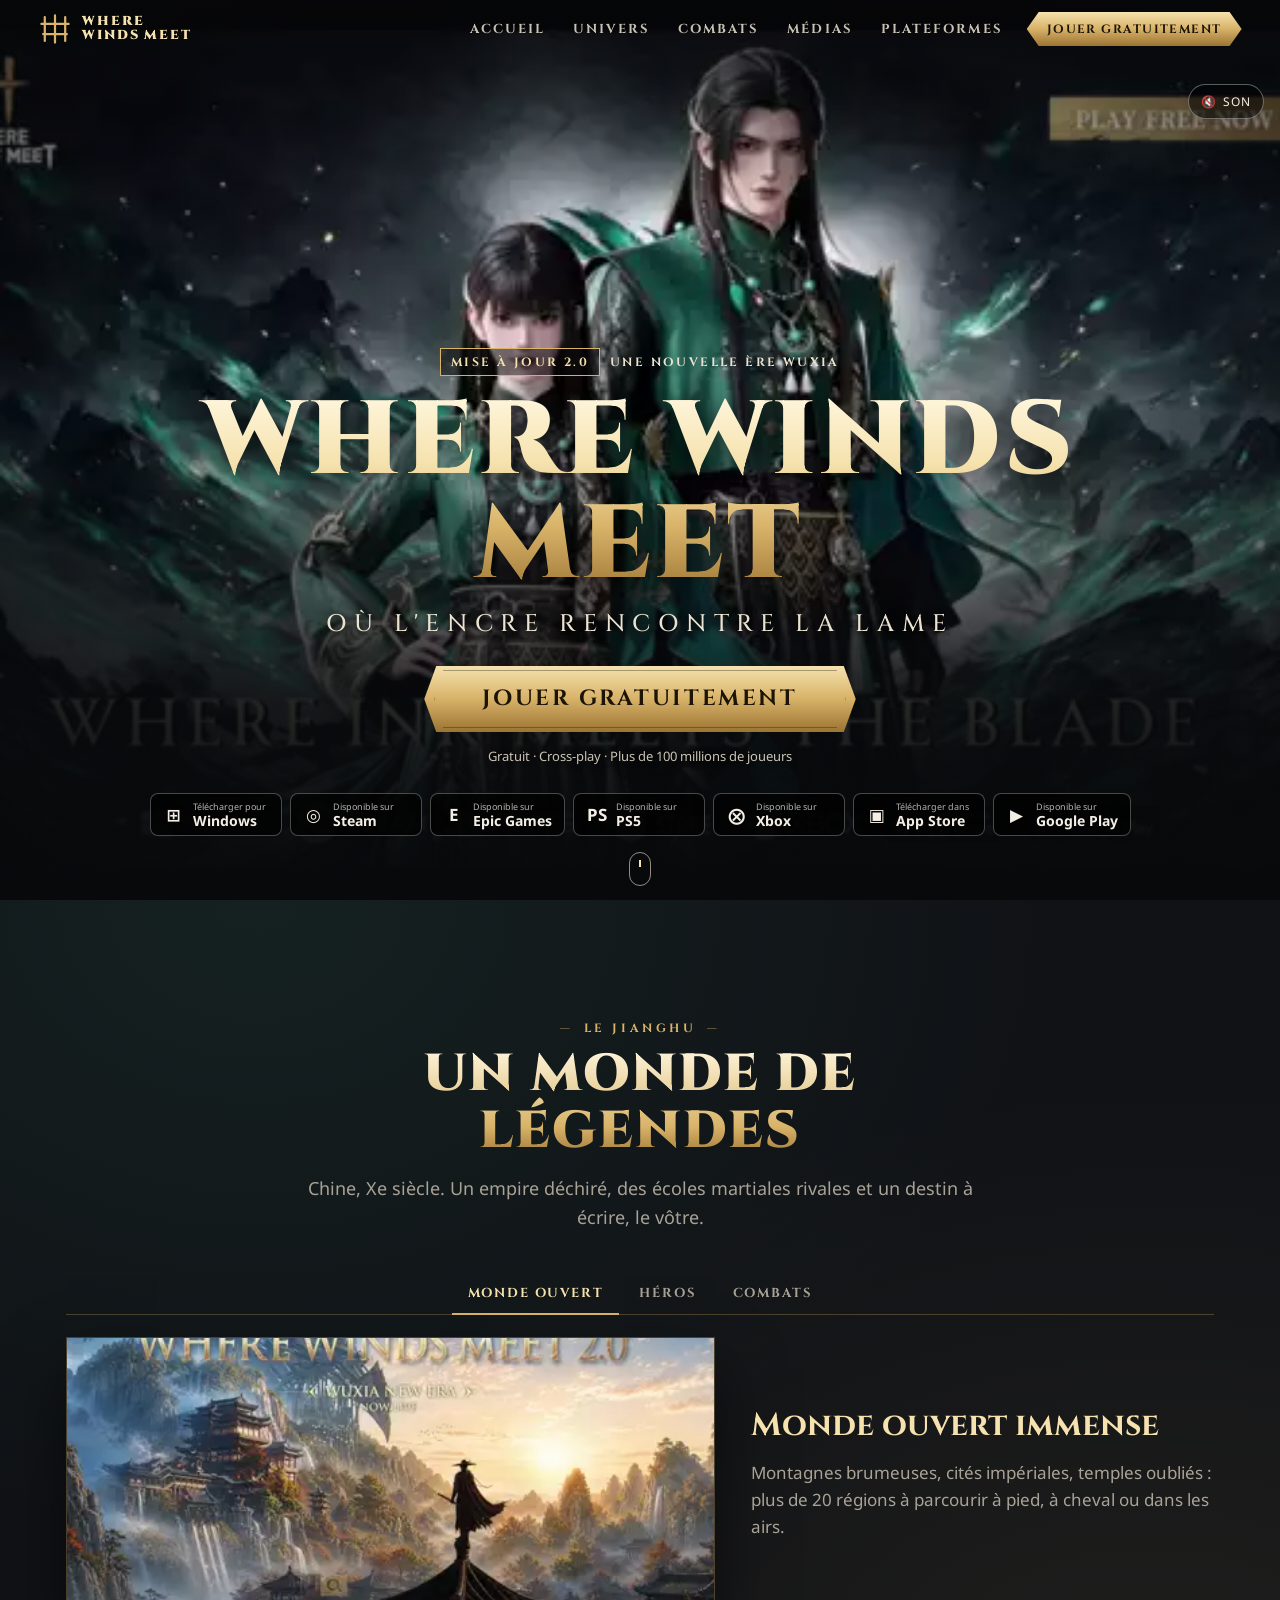
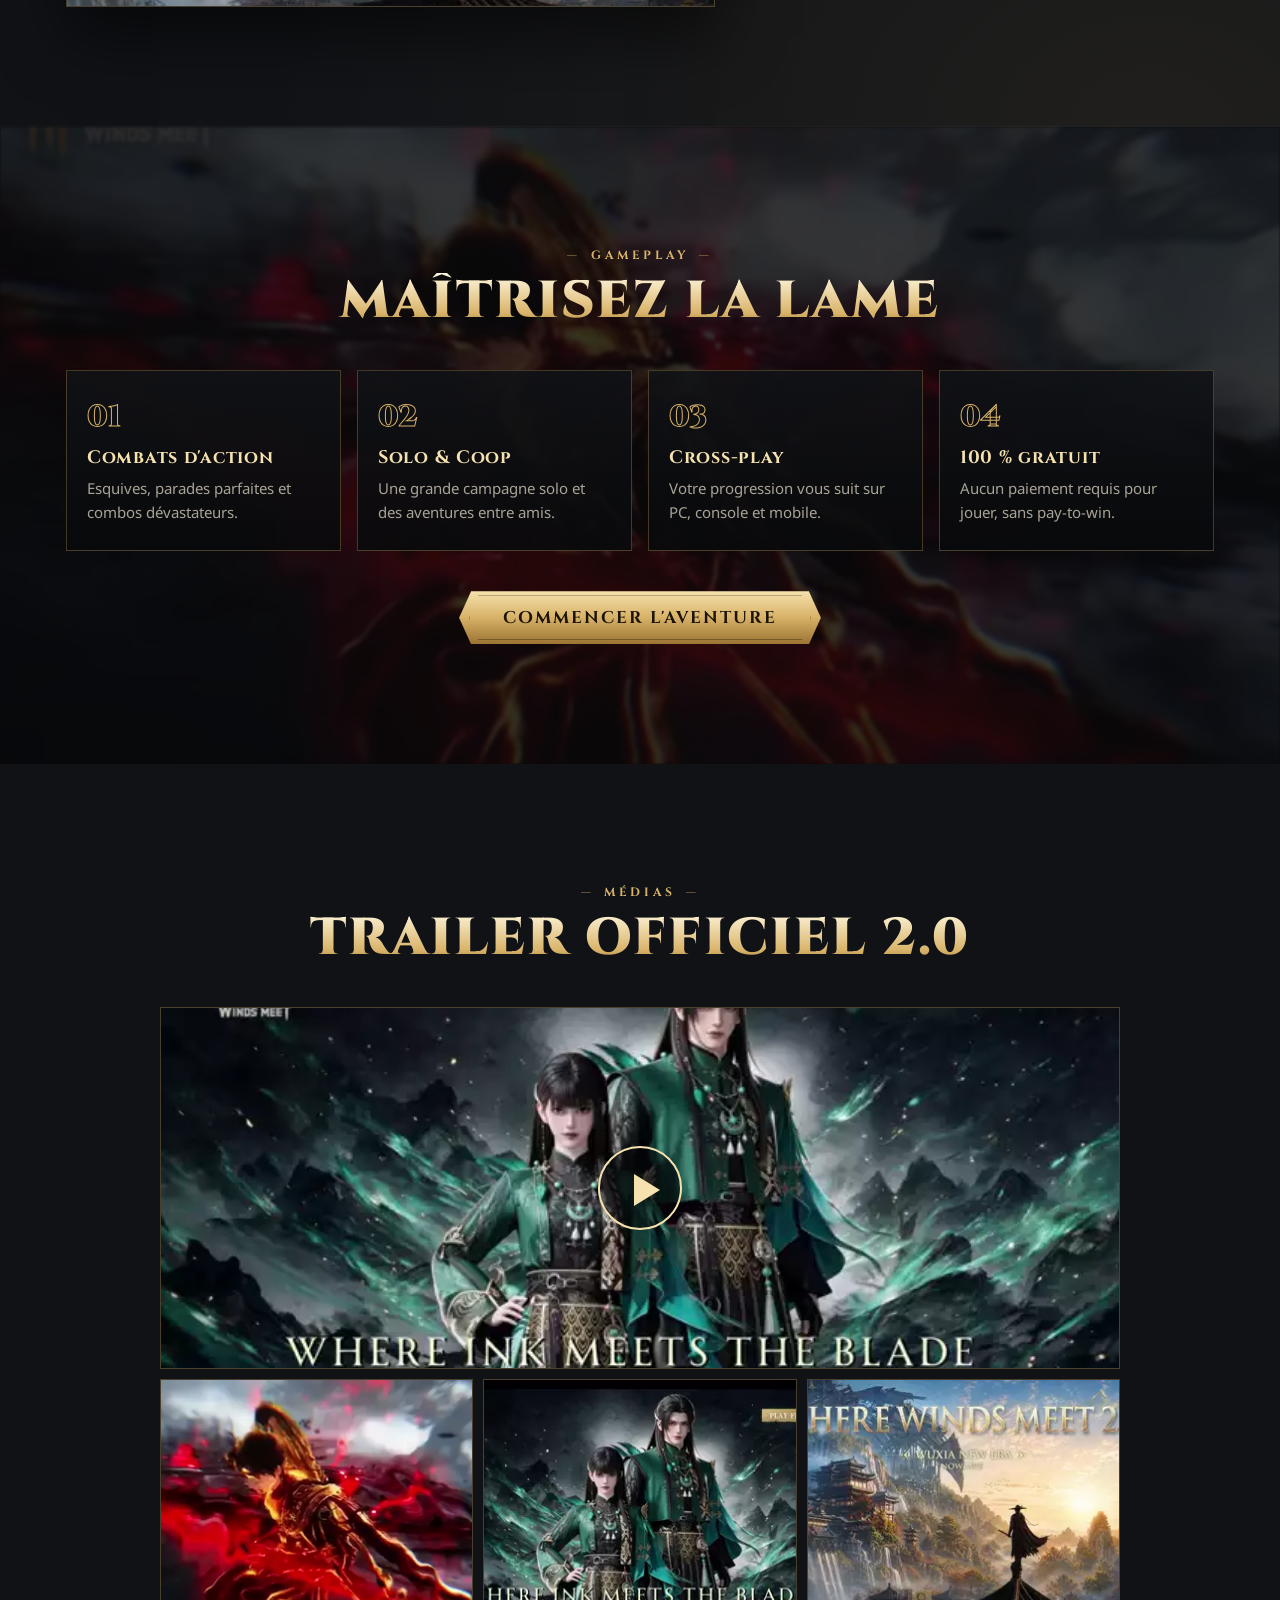
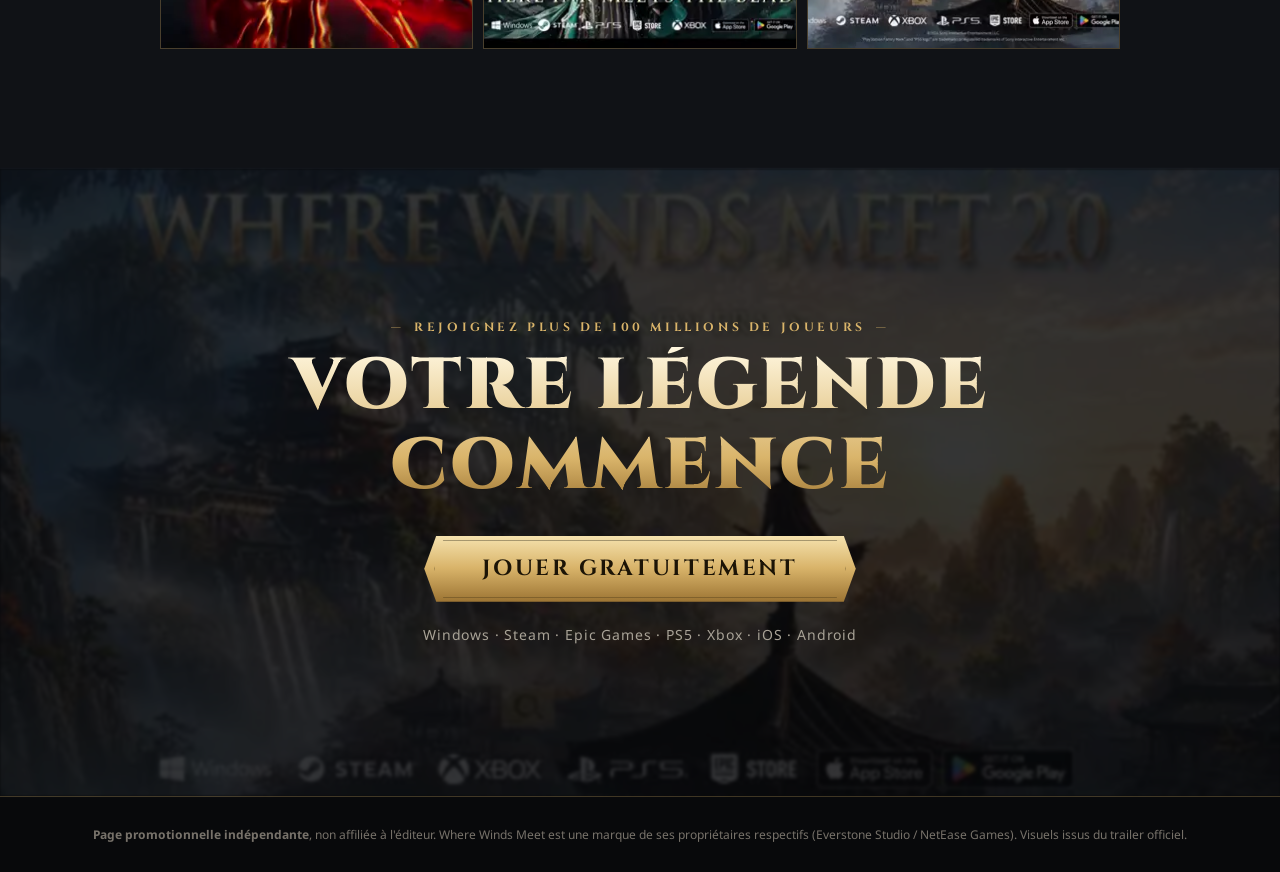
==== where-winds-meet-v3/index.html @ 40e5b58e "Add Where Winds Meet v3 prelander in official-site style Full-screen video hero, fixed transparent n" ====
<!doctype html>
<html lang="fr">
<head>
<meta charset="utf-8">
<meta name="viewport" content="width=device-width, initial-scale=1, viewport-fit=cover">
<title>Where Winds Meet 2.0 – RPG d'action Wuxia gratuit | PC, Console, Mobile</title>
<meta name="description" content="Where Winds Meet 2.0 : RPG d'action Wuxia en monde ouvert, gratuit sur Windows, Steam, Epic, PS5, Xbox, iOS et Android. Découvrez l'univers, les combats et le trailer.">
<meta name="robots" content="index, follow">
<meta name="theme-color" content="#08090b">
<meta property="og:type" content="website">
<meta property="og:title" content="Where Winds Meet 2.0 – Où l'encre rencontre la lame">
<meta property="og:description" content="RPG d'action Wuxia en monde ouvert. Gratuit sur PC, console et mobile.">
<meta property="og:image" content="assets/poster.webp">
<meta name="twitter:card" content="summary_large_image">
<link rel="preconnect" href="https://fonts.googleapis.com">
<link rel="preconnect" href="https://fonts.gstatic.com" crossorigin>
<link href="https://fonts.googleapis.com/css2?family=Cinzel:wght@500;700;900&family=Noto+Sans:wght@400;600;700&display=swap" rel="stylesheet">
<link rel="preload" as="image" href="assets/poster.webp" fetchpriority="high">
<link rel="stylesheet" href="style.css">
<script type="application/ld+json">
{"@context":"https://schema.org","@type":"VideoGame","name":"Where Winds Meet","genre":["Action RPG","Wuxia","Open World"],"gamePlatform":["PC","PlayStation 5","Xbox Series X|S","iOS","Android"],"offers":{"@type":"Offer","price":"0","priceCurrency":"EUR"}}
</script>
</head>
<body>

<!-- ============ NAVIGATION ============ -->
<header class="nav" id="nav">
  <a class="logo" href="#top" aria-label="Where Winds Meet – accueil">
    <svg viewBox="0 0 40 40" aria-hidden="true"><path d="M8 6v28M20 4v32M32 6v28M4 14h32M6 26h28" stroke="currentColor" stroke-width="2.6" fill="none" stroke-linecap="round"/></svg>
    <span>WHERE<br>WINDS MEET</span>
  </a>
  <nav class="menu" id="menu" aria-label="Navigation principale">
    <a href="#top">Accueil</a>
    <a href="#univers">Univers</a>
    <a href="#combat">Combats</a>
    <a href="#medias">Médias</a>
    <a href="#jouer">Plateformes</a>
  </nav>
  <a class="btn btn-sm cta" href="https://ad.propellerads.com/conversion.php?aid=3923722&amp;pid=&amp;tid=159517&amp;visitor_id=${external_id}&amp;payout=${PAYOUT}" data-pos="nav" rel="nofollow noopener">Jouer gratuitement</a>
  <button class="burger" id="burger" type="button" aria-label="Menu" aria-expanded="false" aria-controls="menu"><i></i><i></i><i></i></button>
</header>

<!-- ============ HERO ============ -->
<section class="hero" id="top">
  <video id="bg" class="hero-bg" autoplay muted loop playsinline preload="auto" poster="assets/poster.webp">
    <source src="assets/trailer.mp4" type="video/mp4">
  </video>
  <div class="hero-shade" aria-hidden="true"></div>

  <div class="hero-inner">
    <p class="tag"><span>Mise à jour 2.0</span> Une nouvelle ère Wuxia</p>
    <h1 class="title">
      <span class="title-main">Where Winds Meet</span>
      <span class="title-sub">Où l'encre rencontre la lame</span>
    </h1>
    <a class="btn btn-xl cta" href="https://ad.propellerads.com/conversion.php?aid=3923722&amp;pid=&amp;tid=159517&amp;visitor_id=${external_id}&amp;payout=${PAYOUT}" data-pos="hero" rel="nofollow noopener" id="hero-cta">
      <span class="btn-deco" aria-hidden="true"></span>Jouer gratuitement
    </a>
    <p class="hero-note">Gratuit · Cross-play · Plus de 100 millions de joueurs</p>

    <ul class="stores" aria-label="Disponible sur">
      <li><a class="store cta" href="#" data-pos="store-windows" rel="nofollow noopener"><b>⊞</b><span><small>Télécharger pour</small>Windows</span></a></li>
      <li><a class="store cta" href="#" data-pos="store-steam" rel="nofollow noopener"><b>◎</b><span><small>Disponible sur</small>Steam</span></a></li>
      <li><a class="store cta" href="#" data-pos="store-epic" rel="nofollow noopener"><b>E</b><span><small>Disponible sur</small>Epic Games</span></a></li>
      <li><a class="store cta" href="#" data-pos="store-ps5" rel="nofollow noopener"><b>PS</b><span><small>Disponible sur</small>PS5</span></a></li>
      <li><a class="store cta" href="#" data-pos="store-xbox" rel="nofollow noopener"><b>⨂</b><span><small>Disponible sur</small>Xbox</span></a></li>
      <li><a class="store cta" href="#" data-pos="store-ios" rel="nofollow noopener"><b>▣</b><span><small>Télécharger dans</small>App Store</span></a></li>
      <li><a class="store cta" href="#" data-pos="store-android" rel="nofollow noopener"><b>▶</b><span><small>Disponible sur</small>Google Play</span></a></li>
    </ul>
  </div>

  <button class="sound" id="sound" type="button" aria-label="Activer le son"><span id="sound-ico">🔇</span> Son</button>
  <a class="scroll" href="#univers" aria-label="Défiler vers le bas"><i></i></a>
</section>

<main>
  <!-- ============ UNIVERS (carrousel) ============ -->
  <section class="sec univers" id="univers">
    <div class="wrap">
      <header class="sec-head reveal">
        <p class="eyebrow">Le Jianghu</p>
        <h2 class="h2">Un monde de légendes</h2>
        <p class="lead">Chine, Xe siècle. Un empire déchiré, des écoles martiales rivales et un destin à écrire, le vôtre.</p>
      </header>

      <div class="slider reveal" id="slider">
        <div class="tabs" role="tablist">
          <button class="tab on" role="tab" aria-selected="true" data-i="0" type="button">Monde ouvert</button>
          <button class="tab" role="tab" aria-selected="false" data-i="1" type="button">Héros</button>
          <button class="tab" role="tab" aria-selected="false" data-i="2" type="button">Combats</button>
        </div>
        <div class="slides">
          <article class="slide on">
            <img src="assets/monde.webp" alt="Paysage du monde ouvert de Where Winds Meet" width="480" height="270" loading="lazy" decoding="async">
            <div class="slide-txt"><h3>Monde ouvert immense</h3><p>Montagnes brumeuses, cités impériales, temples oubliés : plus de 20 régions à parcourir à pied, à cheval ou dans les airs.</p></div>
          </article>
          <article class="slide">
            <img src="assets/heros.webp" alt="Héros en tenue de jade de Where Winds Meet" width="480" height="270" loading="lazy" decoding="async">
            <div class="slide-txt"><h3>Votre héros, votre voie</h3><p>Créez votre personnage, choisissez votre école martiale et forgez votre réputation dans le Jianghu.</p></div>
          </article>
          <article class="slide">
            <img src="assets/combat.webp" alt="Combat cinématique dans Where Winds Meet" width="480" height="270" loading="lazy" decoding="async">
            <div class="slide-txt"><h3>Arts martiaux cinématiques</h3><p>Parades, contres et techniques légendaires : chaque duel se joue comme une scène de film Wuxia.</p></div>
          </article>
        </div>
      </div>
    </div>
  </section>

  <!-- ============ COMBAT (points forts) ============ -->
  <section class="sec combat" id="combat" style="--bg:url(assets/combat.webp)">
    <div class="wrap">
      <header class="sec-head reveal">
        <p class="eyebrow">Gameplay</p>
        <h2 class="h2">Maîtrisez la lame</h2>
      </header>
      <div class="feats">
        <div class="feat reveal"><span class="num">01</span><h3>Combats d'action</h3><p>Esquives, parades parfaites et combos dévastateurs.</p></div>
        <div class="feat reveal"><span class="num">02</span><h3>Solo &amp; Coop</h3><p>Une grande campagne solo et des aventures entre amis.</p></div>
        <div class="feat reveal"><span class="num">03</span><h3>Cross-play</h3><p>Votre progression vous suit sur PC, console et mobile.</p></div>
        <div class="feat reveal"><span class="num">04</span><h3>100&nbsp;% gratuit</h3><p>Aucun paiement requis pour jouer, sans pay-to-win.</p></div>
      </div>
      <div class="center reveal">
        <a class="btn btn-lg cta" href="https://ad.propellerads.com/conversion.php?aid=3923722&amp;pid=&amp;tid=159517&amp;visitor_id=${external_id}&amp;payout=${PAYOUT}" data-pos="combat" rel="nofollow noopener"><span class="btn-deco" aria-hidden="true"></span>Commencer l'aventure</a>
      </div>
    </div>
  </section>

  <!-- ============ MÉDIAS ============ -->
  <section class="sec medias" id="medias">
    <div class="wrap">
      <header class="sec-head reveal">
        <p class="eyebrow">Médias</p>
        <h2 class="h2">Trailer officiel 2.0</h2>
      </header>
      <button class="media reveal" type="button" id="open-trailer" aria-label="Lire le trailer avec le son">
        <img src="assets/poster.webp" alt="Where Ink Meets the Blade – trailer Where Winds Meet 2.0" width="640" height="360" loading="lazy" decoding="async">
        <span class="play" aria-hidden="true"></span>
      </button>
      <div class="thumbs reveal">
        <img src="assets/combat.webp" alt="Capture de combat" width="480" height="270" loading="lazy" decoding="async">
        <img src="assets/heros.webp" alt="Capture des héros" width="480" height="270" loading="lazy" decoding="async">
        <img src="assets/monde.webp" alt="Capture du monde ouvert" width="480" height="270" loading="lazy" decoding="async">
      </div>
    </div>
  </section>

  <!-- ============ JOUER ============ -->
  <section class="sec jouer" id="jouer" style="--bg:url(assets/monde.webp)">
    <div class="wrap center reveal">
      <p class="eyebrow">Rejoignez plus de 100 millions de joueurs</p>
      <h2 class="h2 big">Votre légende commence</h2>
      <a class="btn btn-xl cta" href="https://ad.propellerads.com/conversion.php?aid=3923722&amp;pid=&amp;tid=159517&amp;visitor_id=${external_id}&amp;payout=${PAYOUT}" data-pos="final" rel="nofollow noopener"><span class="btn-deco" aria-hidden="true"></span>Jouer gratuitement</a>
      <p class="plats">Windows · Steam · Epic Games · PS5 · Xbox · iOS · Android</p>
    </div>
  </section>
</main>

<footer class="foot">
  <p><b>Page promotionnelle indépendante</b>, non affiliée à l'éditeur. Where Winds Meet est une marque de ses propriétaires respectifs (Everstone Studio / NetEase Games). Visuels issus du trailer officiel.</p>
</footer>

<!-- CTA sticky mobile -->
<div class="sticky" id="sticky">
  <a class="btn cta" href="https://ad.propellerads.com/conversion.php?aid=3923722&amp;pid=&amp;tid=159517&amp;visitor_id=${external_id}&amp;payout=${PAYOUT}" data-pos="sticky" rel="nofollow noopener">Jouer gratuitement</a>
</div>

<!-- Modal trailer -->
<div class="modal" id="modal" role="dialog" aria-modal="true" aria-label="Trailer" hidden>
  <button class="x" id="close" type="button" aria-label="Fermer">×</button>
  <video id="trailer" controls playsinline preload="none" poster="assets/poster.webp">
    <source src="assets/trailer.mp4" type="video/mp4">
  </video>
  <a class="btn cta" href="https://ad.propellerads.com/conversion.php?aid=3923722&amp;pid=&amp;tid=159517&amp;visitor_id=${external_id}&amp;payout=${PAYOUT}" data-pos="modal" rel="nofollow noopener">Jouer gratuitement</a>
</div>

<script src="main.js" defer></script>
</body>
</html>
---- where-winds-meet-v3/style.css ----
:root{
  --ink:#08090b;--ink-2:#101216;--paper:#ece4d3;--text:#f3efe6;--muted:#a9a397;
  --gold:#d9b46a;--gold-hi:#f5e2ae;--gold-lo:#9c7433;--jade:#4fd1a5;--line:rgba(217,180,106,.28);
  --serif:"Cinzel",Georgia,"Times New Roman",serif;--sans:"Noto Sans",system-ui,-apple-system,"Segoe UI",Roboto,Arial,sans-serif;
}
*{box-sizing:border-box;margin:0;padding:0}
html{scroll-behavior:smooth;-webkit-text-size-adjust:100%}
body{background:var(--ink);color:var(--text);font:16px/1.6 var(--sans);overflow-x:hidden}
a{color:inherit;text-decoration:none}
img,video{display:block;max-width:100%}
button{font:inherit;color:inherit}
.wrap{max-width:1180px;margin:0 auto;padding:0 16px}
.center{text-align:center}

/* ---------- Boutons (style « plaque dorée ») ---------- */
.btn{position:relative;display:inline-flex;align-items:center;justify-content:center;gap:10px;
  font:700 16px/1 var(--serif);letter-spacing:.12em;text-transform:uppercase;color:#1c1406;
  padding:16px 34px;border:0;cursor:pointer;
  background:linear-gradient(180deg,var(--gold-hi) 0%,var(--gold) 48%,var(--gold-lo) 100%);
  clip-path:polygon(12px 0,calc(100% - 12px) 0,100% 50%,calc(100% - 12px) 100%,12px 100%,0 50%);
  transition:filter .2s,transform .15s}
.btn:hover{filter:brightness(1.12)}
.btn:active{transform:scale(.98)}
.btn-sm{padding:11px 20px;font-size:12px}
.btn-lg{padding:18px 44px;font-size:17px}
.btn-xl{padding:22px 58px;font-size:clamp(17px,4.4vw,22px);animation:glow 2.4s ease-in-out infinite}
@keyframes glow{0%,100%{filter:drop-shadow(0 0 0 rgba(245,226,174,0))}50%{filter:drop-shadow(0 0 18px rgba(245,226,174,.7))}}
.btn-deco{position:absolute;inset:4px 10px;border:1px solid rgba(28,20,6,.35);
  clip-path:polygon(9px 0,calc(100% - 9px) 0,100% 50%,calc(100% - 9px) 100%,9px 100%,0 50%);pointer-events:none}

/* ---------- Navigation ---------- */
.nav{position:fixed;inset:0 0 auto;z-index:40;display:flex;align-items:center;gap:24px;
  padding:12px clamp(16px,3vw,40px);transition:background .3s,backdrop-filter .3s}
.nav.solid{background:rgba(8,9,11,.9);backdrop-filter:blur(10px);border-bottom:1px solid var(--line)}
.logo{display:flex;align-items:center;gap:10px;font:900 13px/1.05 var(--serif);letter-spacing:.14em;color:var(--gold-hi)}
.logo svg{width:34px;height:34px;color:var(--gold)}
.menu{display:flex;gap:28px;margin-left:auto}
.menu a{font:700 13px var(--serif);letter-spacing:.16em;text-transform:uppercase;color:var(--paper);opacity:.85;position:relative;padding:6px 0}
.menu a::after{content:"";position:absolute;left:50%;right:50%;bottom:0;height:1px;background:var(--gold);transition:left .25s,right .25s}
.menu a:hover{opacity:1;color:var(--gold-hi)}
.menu a:hover::after{left:0;right:0}
.burger{display:none;background:none;border:0;width:40px;height:40px;cursor:pointer;flex-direction:column;justify-content:center;gap:6px;padding:8px}
.burger i{display:block;height:2px;background:var(--gold-hi)}

/* ---------- Hero ---------- */
.hero{position:relative;min-height:100svh;display:flex;align-items:flex-end;justify-content:center;overflow:hidden;
  background:#000 url(assets/poster.webp) center/cover}
.hero-bg{position:absolute;inset:0;width:100%;height:100%;object-fit:cover}
.hero-shade{position:absolute;inset:0;background:
  radial-gradient(ellipse at 50% 45%,transparent 30%,rgba(8,9,11,.55) 100%),
  linear-gradient(180deg,rgba(8,9,11,.55) 0%,transparent 22%,transparent 45%,rgba(8,9,11,.85) 78%,var(--ink) 100%)}
.hero-inner{position:relative;z-index:2;width:100%;max-width:1100px;padding:0 16px 64px;text-align:center}
.tag{display:inline-flex;align-items:center;gap:10px;font:700 12px var(--serif);letter-spacing:.2em;text-transform:uppercase;color:var(--paper);margin-bottom:14px}
.tag span{padding:5px 10px;border:1px solid var(--gold);color:var(--gold-hi);background:rgba(8,9,11,.5)}
.title{display:flex;flex-direction:column;align-items:center;margin-bottom:26px}
.title-main{font:900 clamp(38px,9.5vw,104px)/1 var(--serif);letter-spacing:.04em;text-transform:uppercase;
  background:linear-gradient(180deg,#fff7df 0%,var(--gold-hi) 35%,var(--gold) 65%,var(--gold-lo) 100%);
  -webkit-background-clip:text;background-clip:text;color:transparent;filter:drop-shadow(0 4px 18px rgba(0,0,0,.75))}
.title-sub{margin-top:10px;font:500 clamp(14px,3.4vw,24px) var(--serif);letter-spacing:.32em;text-transform:uppercase;color:var(--paper);text-shadow:0 2px 10px #000}
.hero-note{margin-top:14px;font-size:13px;color:var(--paper);opacity:.85;text-shadow:0 1px 6px #000}

.stores{list-style:none;display:flex;flex-wrap:wrap;justify-content:center;gap:8px;margin-top:26px}
.store{display:flex;align-items:center;gap:8px;min-width:132px;padding:7px 12px;border-radius:8px;
  background:rgba(0,0,0,.72);border:1px solid rgba(255,255,255,.28);transition:border-color .2s,background .2s}
.store:hover{border-color:var(--gold);background:rgba(20,16,8,.85)}
.store b{width:22px;text-align:center;font-size:17px}
.store span{display:flex;flex-direction:column;text-align:left;font:700 14px/1.1 var(--sans)}
.store small{font:400 9px/1.3 var(--sans);opacity:.75}

.sound{position:absolute;z-index:3;right:16px;top:84px;display:flex;align-items:center;gap:6px;padding:7px 12px;border-radius:999px;
  border:1px solid rgba(255,255,255,.35);background:rgba(0,0,0,.5);cursor:pointer;font-size:12px;letter-spacing:.08em;text-transform:uppercase}
.scroll{position:absolute;z-index:3;left:50%;bottom:14px;width:22px;height:34px;margin-left:-11px;border:1px solid rgba(236,228,211,.6);border-radius:12px}
.scroll i{position:absolute;left:50%;top:7px;width:2px;height:7px;margin-left:-1px;background:var(--gold-hi);animation:wheel 1.8s infinite}
@keyframes wheel{0%{opacity:0;transform:translateY(0)}30%{opacity:1}100%{opacity:0;transform:translateY(11px)}}

/* ---------- Sections ---------- */
.sec{position:relative;padding:clamp(64px,10vw,120px) 0}
.sec-head{text-align:center;max-width:720px;margin:0 auto 40px}
.eyebrow{font:700 12px var(--serif);letter-spacing:.3em;text-transform:uppercase;color:var(--gold)}
.eyebrow::before,.eyebrow::after{content:"—";margin:0 10px;opacity:.6}
.h2{font:900 clamp(28px,5.5vw,52px)/1.1 var(--serif);letter-spacing:.04em;text-transform:uppercase;margin-top:10px;
  background:linear-gradient(180deg,#fff7df,var(--gold) 70%,var(--gold-lo));-webkit-background-clip:text;background-clip:text;color:transparent}
.h2.big{font-size:clamp(32px,7vw,72px);margin:12px 0 30px}
.lead{margin-top:14px;color:var(--muted);font-size:clamp(15px,2vw,18px)}

/* Univers : fond « papier encré » */
.univers{background:
  radial-gradient(ellipse at 20% 0%,rgba(79,209,165,.08),transparent 55%),
  radial-gradient(ellipse at 90% 100%,rgba(217,180,106,.08),transparent 55%),var(--ink-2)}
.tabs{display:flex;justify-content:center;gap:4px;margin-bottom:22px;border-bottom:1px solid var(--line)}
.tab{background:none;border:0;cursor:pointer;padding:12px 16px;font:700 13px var(--serif);letter-spacing:.14em;text-transform:uppercase;color:var(--muted);position:relative}
.tab.on{color:var(--gold-hi)}
.tab.on::after{content:"";position:absolute;left:0;right:0;bottom:-1px;height:2px;background:var(--gold)}
.slides{position:relative}
.slide{display:none;grid-template-columns:1.4fr 1fr;gap:36px;align-items:center}
.slide.on{display:grid;animation:fade .5s ease}
@keyframes fade{from{opacity:0;transform:translateY(8px)}to{opacity:1;transform:none}}
.slide img{width:100%;aspect-ratio:16/9;object-fit:cover;border:1px solid var(--line);box-shadow:0 30px 60px rgba(0,0,0,.55)}
.slide h3{font:700 clamp(22px,3vw,32px) var(--serif);color:var(--gold-hi);margin-bottom:12px}
.slide p{color:var(--muted);font-size:17px}

/* Combat */
.combat,.jouer{background:var(--ink)}
.combat::before,.jouer::before{content:"";position:absolute;inset:0;background:var(--bg) center/cover;opacity:.18;filter:blur(1px)}
.combat .wrap,.jouer .wrap{position:relative}
.feats{display:grid;grid-template-columns:repeat(4,1fr);gap:16px;margin-bottom:40px}
.feat{padding:26px 20px;border:1px solid var(--line);background:linear-gradient(180deg,rgba(16,18,22,.9),rgba(8,9,11,.9))}
.feat .num{font:900 30px var(--serif);color:transparent;-webkit-text-stroke:1px var(--gold)}
.feat h3{font:700 18px var(--serif);color:var(--gold-hi);margin:8px 0 6px;letter-spacing:.04em}
.feat p{color:var(--muted);font-size:15px}

/* Médias */
.medias{background:var(--ink-2)}
.media{position:relative;display:block;width:100%;max-width:960px;margin:0 auto;border:1px solid var(--line);cursor:pointer;background:none;padding:0;overflow:hidden}
.media img{width:100%;aspect-ratio:16/9;object-fit:cover;transition:transform .5s}
.media:hover img{transform:scale(1.03)}
.play{position:absolute;inset:0;margin:auto;width:84px;height:84px;border-radius:50%;border:2px solid var(--gold-hi);background:rgba(8,9,11,.55)}
.play::after{content:"";position:absolute;left:34px;top:26px;border-style:solid;border-width:16px 0 16px 26px;border-color:transparent transparent transparent var(--gold-hi)}
.thumbs{display:grid;grid-template-columns:repeat(3,1fr);gap:10px;max-width:960px;margin:10px auto 0}
.thumbs img{width:100%;aspect-ratio:16/9;object-fit:cover;border:1px solid var(--line)}

/* Jouer */
.jouer{padding:clamp(80px,12vw,150px) 0}
.plats{margin-top:22px;color:var(--muted);font-size:14px;letter-spacing:.06em}

.foot{padding:28px 16px;text-align:center;font-size:12px;color:#77726a;border-top:1px solid var(--line)}

/* Sticky mobile */
.sticky{display:none}

/* Modal */
.modal{position:fixed;inset:0;z-index:60;display:flex;flex-direction:column;align-items:center;justify-content:center;gap:18px;padding:16px;background:rgba(0,0,0,.92)}
.modal[hidden]{display:none}
.modal video{width:min(1100px,100%);max-height:75vh;border:1px solid var(--line)}
.x{position:absolute;top:10px;right:16px;background:none;border:0;font-size:38px;cursor:pointer;color:#fff}

/* Apparition */
.reveal{opacity:0;transform:translateY(22px);transition:opacity .7s,transform .7s}
.reveal.in{opacity:1;transform:none}

/* ---------- Responsive ---------- */
@media(max-width:900px){
  .feats{grid-template-columns:repeat(2,1fr)}
  .slide{grid-template-columns:1fr;gap:18px}
}
@media(max-width:760px){
  body{padding-bottom:76px}
  .menu{position:fixed;inset:64px 0 auto;flex-direction:column;gap:0;margin:0;background:rgba(8,9,11,.97);border-bottom:1px solid var(--line);
    transform:translateY(-120%);transition:transform .3s;z-index:-1}
  .menu.open{transform:none}
  .menu a{padding:16px 20px;border-top:1px solid rgba(255,255,255,.06)}
  .nav{gap:10px}
  .nav .btn-sm{margin-left:auto;padding:10px 14px;font-size:11px}
  .burger{display:flex}
  .hero-inner{padding-bottom:58px}
  .btn-xl{width:100%;max-width:420px;padding:20px 20px}
  .stores{display:grid;grid-template-columns:repeat(2,1fr);max-width:420px;margin:22px auto 0}
  .store{min-width:0}
  .stores li:last-child{grid-column:span 2}
  .sound{top:76px;right:12px}
  .scroll{display:none}
  .tab{padding:12px 10px;font-size:12px;letter-spacing:.08em}
  .feats{grid-template-columns:1fr}
  .sticky{display:block;position:fixed;left:0;right:0;bottom:0;z-index:50;padding:10px 16px calc(10px + env(safe-area-inset-bottom));
    background:rgba(8,9,11,.94);backdrop-filter:blur(10px);border-top:1px solid var(--line);transform:translateY(110%);transition:transform .3s}
  .sticky.show{transform:none}
  .sticky .btn{width:100%;padding:17px;font-size:16px}
}
@media(prefers-reduced-motion:reduce){*,*::before,*::after{animation:none!important;transition:none!important}.reveal{opacity:1;transform:none}html{scroll-behavior:auto}}
@media(max-width:760px){
  .logo{white-space:nowrap;font-size:11px}
  .logo svg{width:28px;height:28px}
  .tag{flex-direction:column;gap:6px;font-size:11px}
}
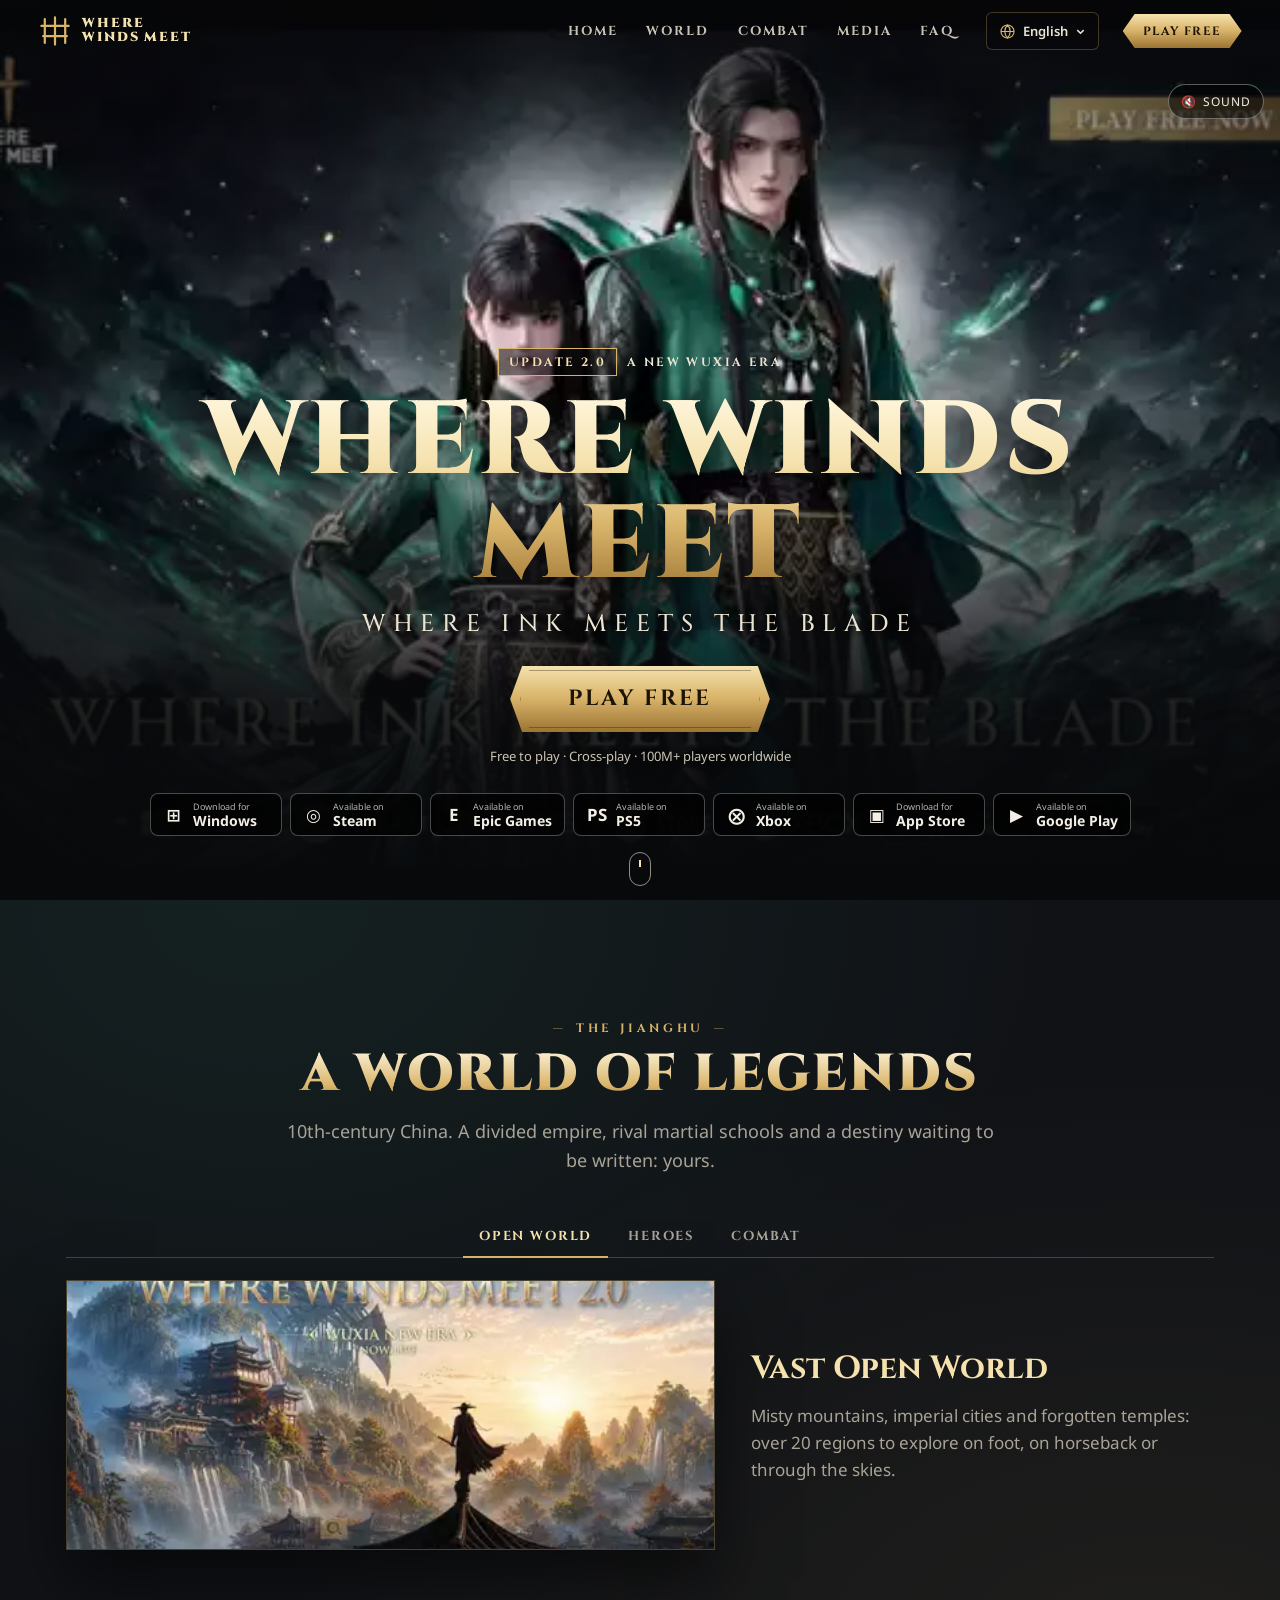
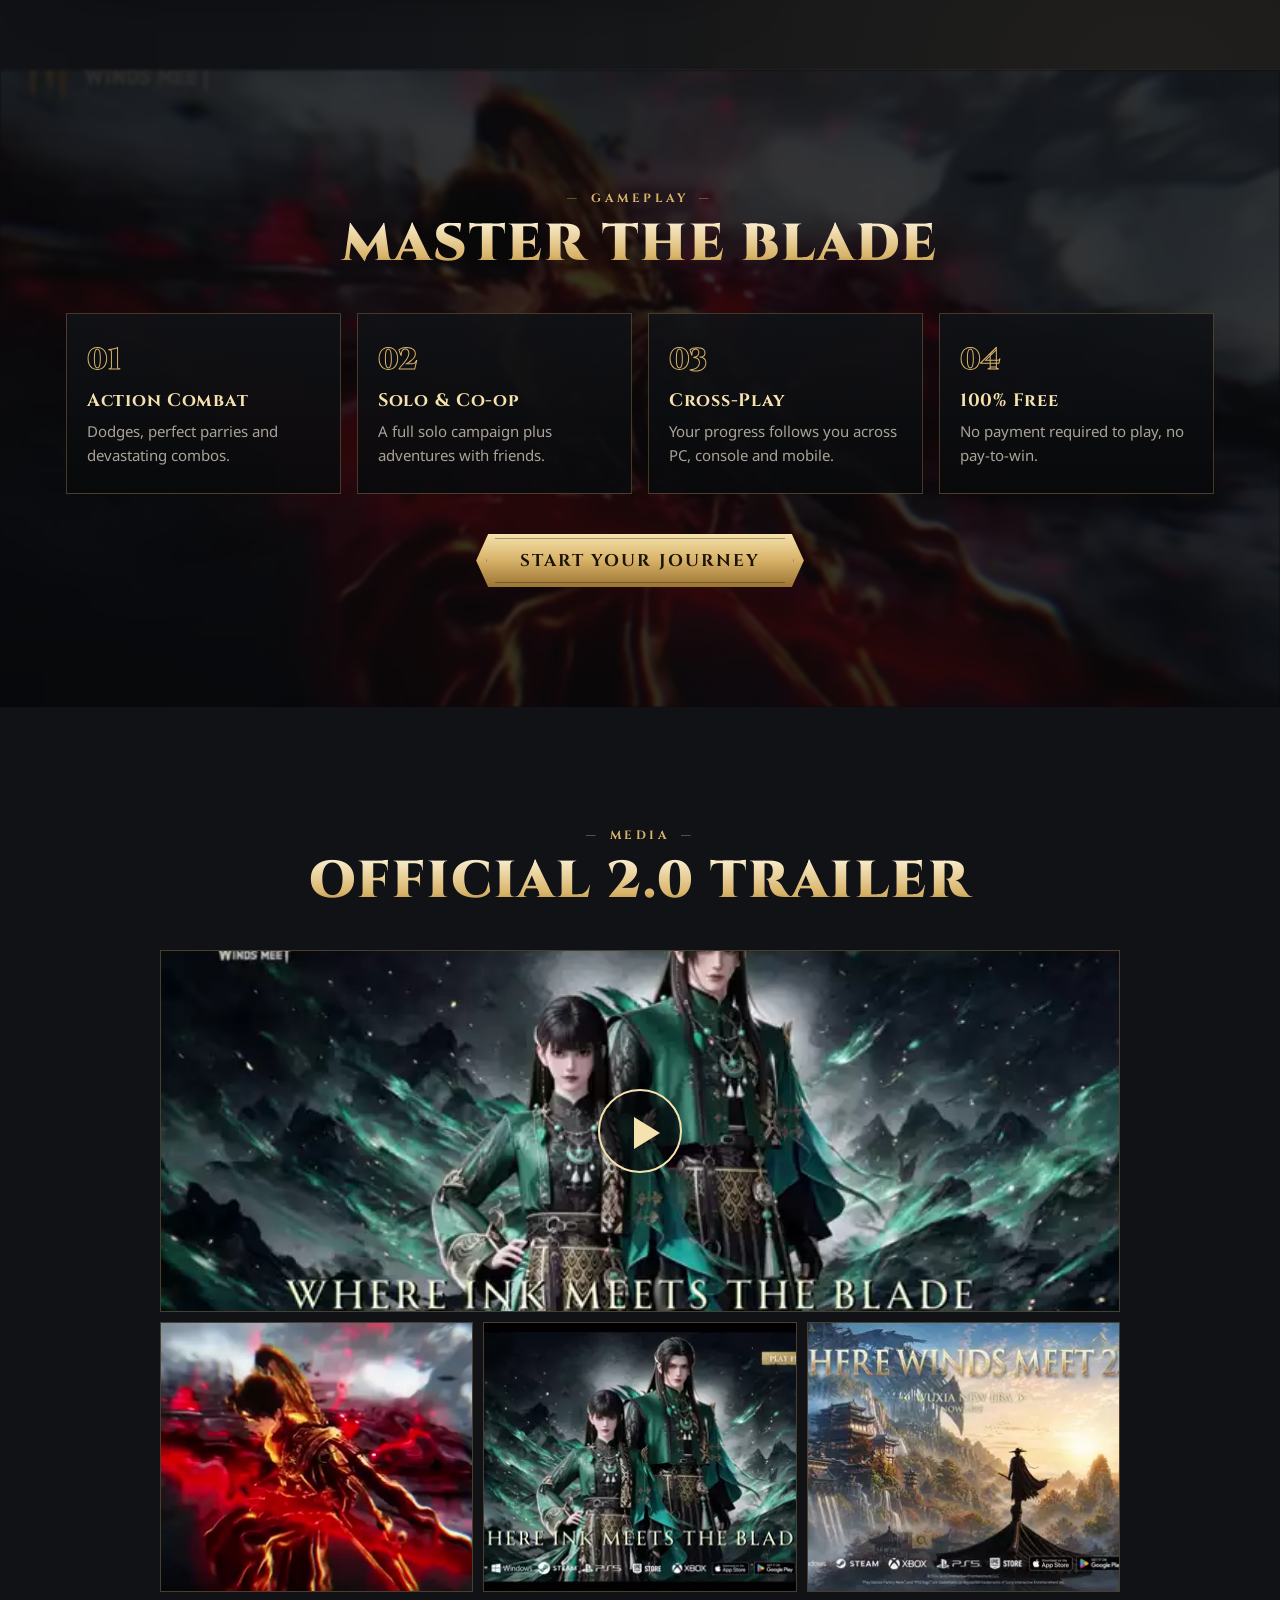
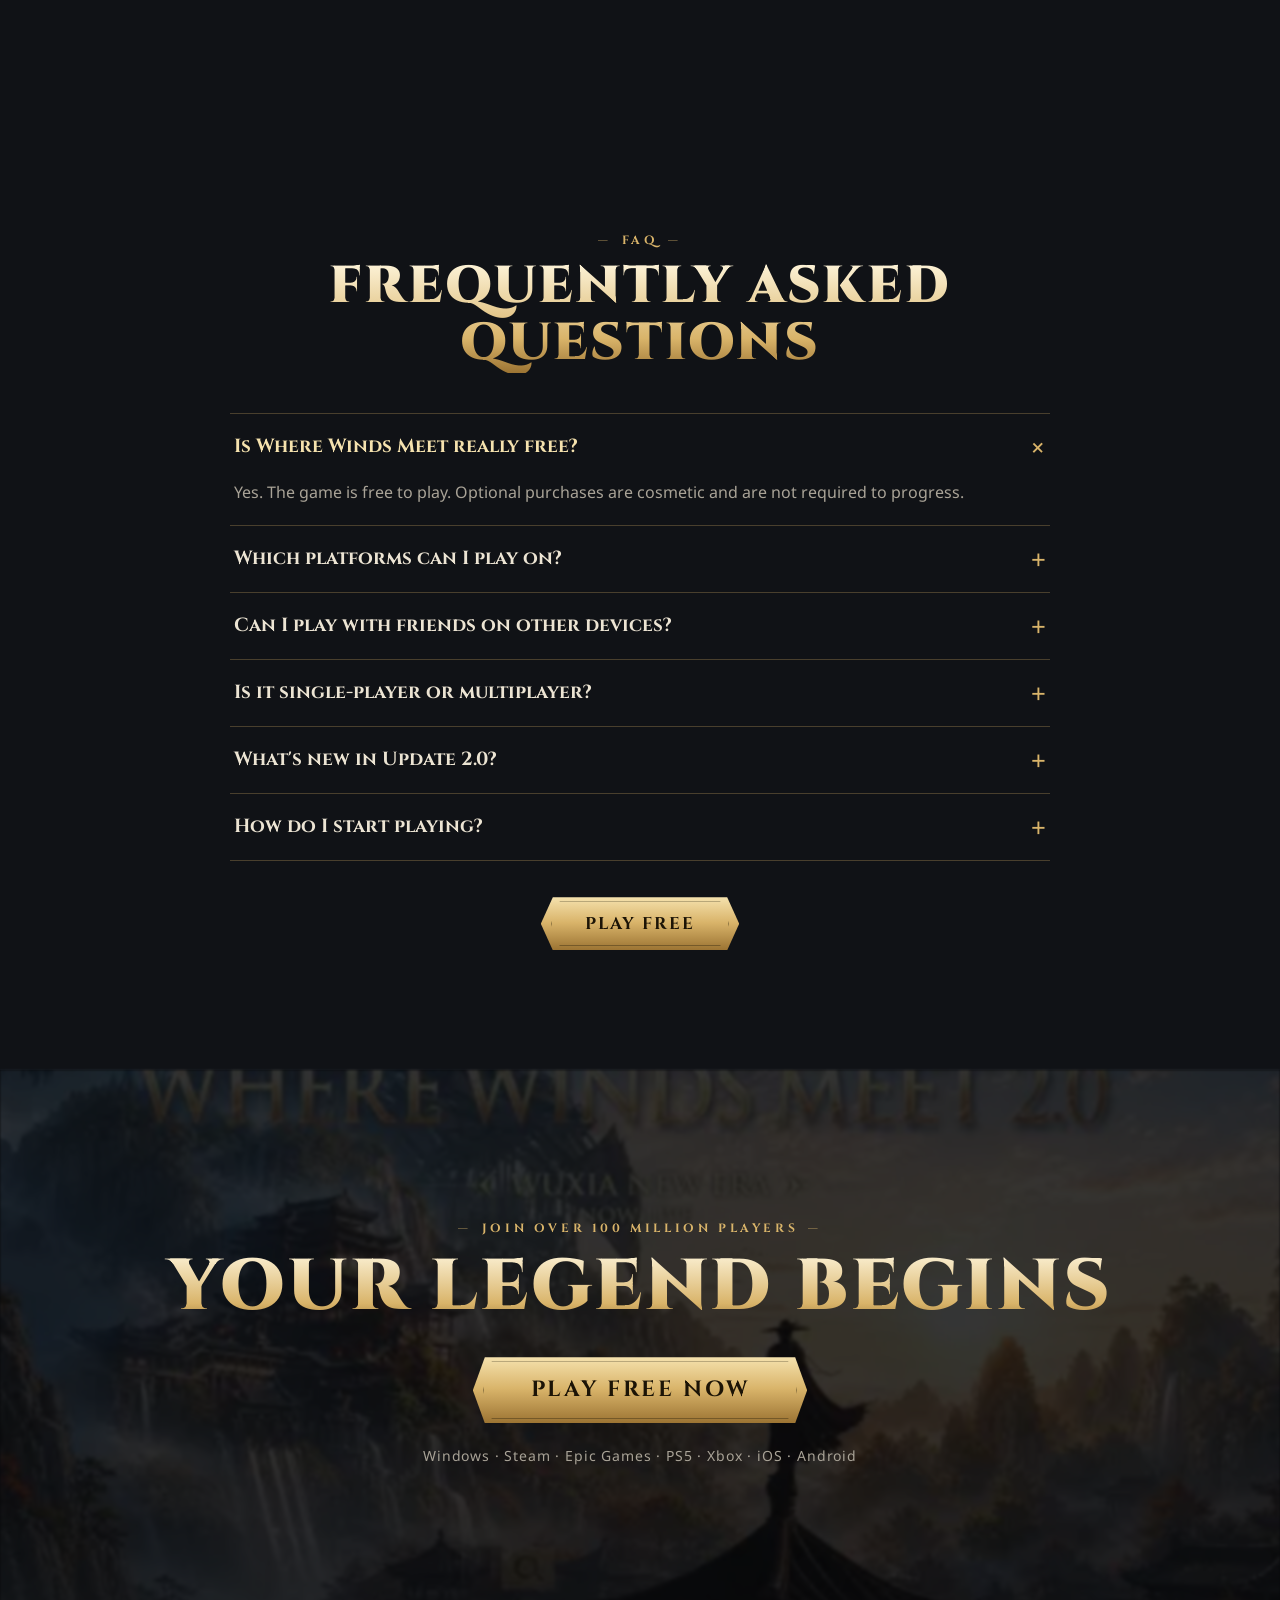
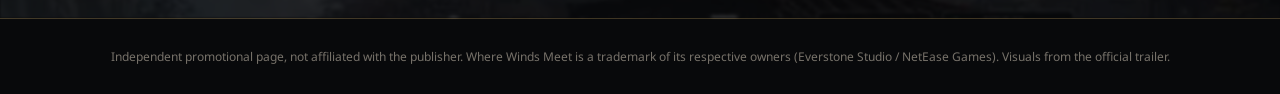
==== commit 0d7c020f: "Translate v3 prelander to English by default with EN/ZH/JA/KO language selector - Page ships in Engl" ====
--- a/where-winds-meet-v3/index.html
+++ b/where-winds-meet-v3/index.html
@@ -1,15 +1,20 @@
 <!doctype html>
-<html lang="fr">
+<html lang="en">
 <head>
 <meta charset="utf-8">
 <meta name="viewport" content="width=device-width, initial-scale=1, viewport-fit=cover">
-<title>Where Winds Meet 2.0 – RPG d'action Wuxia gratuit | PC, Console, Mobile</title>
-<meta name="description" content="Where Winds Meet 2.0 : RPG d'action Wuxia en monde ouvert, gratuit sur Windows, Steam, Epic, PS5, Xbox, iOS et Android. Découvrez l'univers, les combats et le trailer.">
+<title>Where Winds Meet 2.0 – Free-to-Play Wuxia Action RPG | PC, Console, Mobile</title>
+<meta name="description" content="Where Winds Meet 2.0: the open-world wuxia action RPG, free to play on Windows, Steam, Epic, PS5, Xbox, iOS and Android. Explore the world, the combat and the trailer.">
 <meta name="robots" content="index, follow">
 <meta name="theme-color" content="#08090b">
+<link rel="alternate" hreflang="en" href="?lang=en">
+<link rel="alternate" hreflang="zh-Hans" href="?lang=zh">
+<link rel="alternate" hreflang="ja" href="?lang=ja">
+<link rel="alternate" hreflang="ko" href="?lang=ko">
+<link rel="alternate" hreflang="x-default" href="./">
 <meta property="og:type" content="website">
-<meta property="og:title" content="Where Winds Meet 2.0 – Où l'encre rencontre la lame">
-<meta property="og:description" content="RPG d'action Wuxia en monde ouvert. Gratuit sur PC, console et mobile.">
+<meta property="og:title" content="Where Winds Meet 2.0 – Where Ink Meets the Blade">
+<meta property="og:description" content="Open-world wuxia action RPG. Free to play on PC, console and mobile.">
 <meta property="og:image" content="assets/poster.webp">
 <meta name="twitter:card" content="summary_large_image">
 <link rel="preconnect" href="https://fonts.googleapis.com">
@@ -18,25 +23,42 @@
 <link rel="preload" as="image" href="assets/poster.webp" fetchpriority="high">
 <link rel="stylesheet" href="style.css">
 <script type="application/ld+json">
-{"@context":"https://schema.org","@type":"VideoGame","name":"Where Winds Meet","genre":["Action RPG","Wuxia","Open World"],"gamePlatform":["PC","PlayStation 5","Xbox Series X|S","iOS","Android"],"offers":{"@type":"Offer","price":"0","priceCurrency":"EUR"}}
+{"@context":"https://schema.org","@type":"VideoGame","name":"Where Winds Meet","genre":["Action RPG","Wuxia","Open World"],"gamePlatform":["PC","PlayStation 5","Xbox Series X|S","iOS","Android"],"offers":{"@type":"Offer","price":"0","priceCurrency":"USD"}}
 </script>
 </head>
 <body>
 
 <!-- ============ NAVIGATION ============ -->
 <header class="nav" id="nav">
-  <a class="logo" href="#top" aria-label="Where Winds Meet – accueil">
+  <a class="logo" href="#top" aria-label="Where Winds Meet">
     <svg viewBox="0 0 40 40" aria-hidden="true"><path d="M8 6v28M20 4v32M32 6v28M4 14h32M6 26h28" stroke="currentColor" stroke-width="2.6" fill="none" stroke-linecap="round"/></svg>
     <span>WHERE<br>WINDS MEET</span>
   </a>
-  <nav class="menu" id="menu" aria-label="Navigation principale">
-    <a href="#top">Accueil</a>
-    <a href="#univers">Univers</a>
-    <a href="#combat">Combats</a>
-    <a href="#medias">Médias</a>
-    <a href="#jouer">Plateformes</a>
+  <nav class="menu" id="menu" aria-label="Main navigation">
+    <a href="#top" data-i18n="nav.home">Home</a>
+    <a href="#world" data-i18n="nav.world">World</a>
+    <a href="#combat" data-i18n="nav.combat">Combat</a>
+    <a href="#media" data-i18n="nav.media">Media</a>
+    <a href="#faq" data-i18n="nav.faq">FAQ</a>
   </nav>
-  <a class="btn btn-sm cta" href="https://ad.propellerads.com/conversion.php?aid=3923722&amp;pid=&amp;tid=159517&amp;visitor_id=${external_id}&amp;payout=${PAYOUT}" data-pos="nav" rel="nofollow noopener">Jouer gratuitement</a>
+
+  <!-- Language selector -->
+  <div class="lang" id="lang">
+    <button class="lang-btn" id="lang-btn" type="button" aria-haspopup="listbox" aria-expanded="false" aria-controls="lang-list" data-i18n-aria="lang.label" aria-label="Language">
+      <svg viewBox="0 0 24 24" aria-hidden="true"><circle cx="12" cy="12" r="9.2" fill="none" stroke="currentColor" stroke-width="1.6"/><path d="M2.8 12h18.4M12 2.8c2.6 2.6 3.8 5.7 3.8 9.2s-1.2 6.6-3.8 9.2c-2.6-2.6-3.8-5.7-3.8-9.2S9.4 5.4 12 2.8z" fill="none" stroke="currentColor" stroke-width="1.6"/></svg>
+      <span class="lang-cur" id="lang-cur">English</span>
+      <span class="lang-code" id="lang-code">EN</span>
+      <svg class="caret" viewBox="0 0 12 12" aria-hidden="true"><path d="M2.5 4.5 6 8l3.5-3.5" fill="none" stroke="currentColor" stroke-width="1.6"/></svg>
+    </button>
+    <ul class="lang-list" id="lang-list" role="listbox" tabindex="-1" hidden>
+      <li role="option" data-lang="en" aria-selected="true" lang="en">English</li>
+      <li role="option" data-lang="zh" aria-selected="false" lang="zh-Hans">简体中文</li>
+      <li role="option" data-lang="ja" aria-selected="false" lang="ja">日本語</li>
+      <li role="option" data-lang="ko" aria-selected="false" lang="ko">한국어</li>
+    </ul>
+  </div>
+
+  <a class="btn btn-sm cta nav-cta" href="#" data-pos="nav" rel="nofollow noopener" data-i18n="cta.play">Play Free</a>
   <button class="burger" id="burger" type="button" aria-label="Menu" aria-expanded="false" aria-controls="menu"><i></i><i></i><i></i></button>
 </header>
 
@@ -48,130 +70,151 @@
   <div class="hero-shade" aria-hidden="true"></div>
 
   <div class="hero-inner">
-    <p class="tag"><span>Mise à jour 2.0</span> Une nouvelle ère Wuxia</p>
+    <p class="tag"><span data-i18n="hero.badge">Update 2.0</span> <em data-i18n="hero.era">A New Wuxia Era</em></p>
     <h1 class="title">
       <span class="title-main">Where Winds Meet</span>
-      <span class="title-sub">Où l'encre rencontre la lame</span>
+      <span class="title-sub" data-i18n="hero.sub">Where Ink Meets the Blade</span>
     </h1>
-    <a class="btn btn-xl cta" href="https://ad.propellerads.com/conversion.php?aid=3923722&amp;pid=&amp;tid=159517&amp;visitor_id=${external_id}&amp;payout=${PAYOUT}" data-pos="hero" rel="nofollow noopener" id="hero-cta">
-      <span class="btn-deco" aria-hidden="true"></span>Jouer gratuitement
+    <a class="btn btn-xl cta" href="#" data-pos="hero" rel="nofollow noopener" id="hero-cta">
+      <span class="btn-deco" aria-hidden="true"></span><span data-i18n="cta.play">Play Free</span>
     </a>
-    <p class="hero-note">Gratuit · Cross-play · Plus de 100 millions de joueurs</p>
-
-    <ul class="stores" aria-label="Disponible sur">
-      <li><a class="store cta" href="#" data-pos="store-windows" rel="nofollow noopener"><b>⊞</b><span><small>Télécharger pour</small>Windows</span></a></li>
-      <li><a class="store cta" href="#" data-pos="store-steam" rel="nofollow noopener"><b>◎</b><span><small>Disponible sur</small>Steam</span></a></li>
-      <li><a class="store cta" href="#" data-pos="store-epic" rel="nofollow noopener"><b>E</b><span><small>Disponible sur</small>Epic Games</span></a></li>
-      <li><a class="store cta" href="#" data-pos="store-ps5" rel="nofollow noopener"><b>PS</b><span><small>Disponible sur</small>PS5</span></a></li>
-      <li><a class="store cta" href="#" data-pos="store-xbox" rel="nofollow noopener"><b>⨂</b><span><small>Disponible sur</small>Xbox</span></a></li>
-      <li><a class="store cta" href="#" data-pos="store-ios" rel="nofollow noopener"><b>▣</b><span><small>Télécharger dans</small>App Store</span></a></li>
-      <li><a class="store cta" href="#" data-pos="store-android" rel="nofollow noopener"><b>▶</b><span><small>Disponible sur</small>Google Play</span></a></li>
+    <p class="hero-note" data-i18n="hero.note">Free to play · Cross-play · 100M+ players worldwide</p>
+
+    <ul class="stores">
+      <li><a class="store cta" href="#" data-pos="store-windows" rel="nofollow noopener"><b>⊞</b><span><small data-i18n="store.dl">Download for</small>Windows</span></a></li>
+      <li><a class="store cta" href="#" data-pos="store-steam" rel="nofollow noopener"><b>◎</b><span><small data-i18n="store.on">Available on</small>Steam</span></a></li>
+      <li><a class="store cta" href="#" data-pos="store-epic" rel="nofollow noopener"><b>E</b><span><small data-i18n="store.on">Available on</small>Epic Games</span></a></li>
+      <li><a class="store cta" href="#" data-pos="store-ps5" rel="nofollow noopener"><b>PS</b><span><small data-i18n="store.on">Available on</small>PS5</span></a></li>
+      <li><a class="store cta" href="#" data-pos="store-xbox" rel="nofollow noopener"><b>⨂</b><span><small data-i18n="store.on">Available on</small>Xbox</span></a></li>
+      <li><a class="store cta" href="#" data-pos="store-ios" rel="nofollow noopener"><b>▣</b><span><small data-i18n="store.dl">Download for</small>App Store</span></a></li>
+      <li><a class="store cta" href="#" data-pos="store-android" rel="nofollow noopener"><b>▶</b><span><small data-i18n="store.on">Available on</small>Google Play</span></a></li>
     </ul>
   </div>
 
-  <button class="sound" id="sound" type="button" aria-label="Activer le son"><span id="sound-ico">🔇</span> Son</button>
-  <a class="scroll" href="#univers" aria-label="Défiler vers le bas"><i></i></a>
+  <button class="sound" id="sound" type="button" data-i18n-aria="sound.on" aria-label="Turn sound on"><span id="sound-ico">🔇</span> <span data-i18n="sound.label">Sound</span></button>
+  <a class="scroll" href="#world" data-i18n-aria="scroll" aria-label="Scroll down"><i></i></a>
 </section>
 
 <main>
-  <!-- ============ UNIVERS (carrousel) ============ -->
-  <section class="sec univers" id="univers">
-    <div class="wrap">
-      <header class="sec-head reveal">
-        <p class="eyebrow">Le Jianghu</p>
-        <h2 class="h2">Un monde de légendes</h2>
-        <p class="lead">Chine, Xe siècle. Un empire déchiré, des écoles martiales rivales et un destin à écrire, le vôtre.</p>
+  <!-- ============ WORLD (carousel) ============ -->
+  <section class="sec univers" id="world">
+    <div class="wrap">
+      <header class="sec-head reveal">
+        <p class="eyebrow" data-i18n="world.eyebrow">The Jianghu</p>
+        <h2 class="h2" data-i18n="world.h2">A World of Legends</h2>
+        <p class="lead" data-i18n="world.lead">10th-century China. A divided empire, rival martial schools and a destiny waiting to be written: yours.</p>
       </header>
 
       <div class="slider reveal" id="slider">
         <div class="tabs" role="tablist">
-          <button class="tab on" role="tab" aria-selected="true" data-i="0" type="button">Monde ouvert</button>
-          <button class="tab" role="tab" aria-selected="false" data-i="1" type="button">Héros</button>
-          <button class="tab" role="tab" aria-selected="false" data-i="2" type="button">Combats</button>
+          <button class="tab on" role="tab" aria-selected="true" data-i="0" type="button" data-i18n="tab.world">Open World</button>
+          <button class="tab" role="tab" aria-selected="false" data-i="1" type="button" data-i18n="tab.heroes">Heroes</button>
+          <button class="tab" role="tab" aria-selected="false" data-i="2" type="button" data-i18n="tab.combat">Combat</button>
         </div>
         <div class="slides">
           <article class="slide on">
-            <img src="assets/monde.webp" alt="Paysage du monde ouvert de Where Winds Meet" width="480" height="270" loading="lazy" decoding="async">
-            <div class="slide-txt"><h3>Monde ouvert immense</h3><p>Montagnes brumeuses, cités impériales, temples oubliés : plus de 20 régions à parcourir à pied, à cheval ou dans les airs.</p></div>
+            <img src="assets/monde.webp" data-i18n-alt="alt.world" alt="Open-world landscape in Where Winds Meet" width="480" height="270" loading="lazy" decoding="async">
+            <div class="slide-txt"><h3 data-i18n="s1.h">Vast Open World</h3><p data-i18n="s1.p">Misty mountains, imperial cities and forgotten temples: over 20 regions to explore on foot, on horseback or through the skies.</p></div>
           </article>
           <article class="slide">
-            <img src="assets/heros.webp" alt="Héros en tenue de jade de Where Winds Meet" width="480" height="270" loading="lazy" decoding="async">
-            <div class="slide-txt"><h3>Votre héros, votre voie</h3><p>Créez votre personnage, choisissez votre école martiale et forgez votre réputation dans le Jianghu.</p></div>
+            <img src="assets/heros.webp" data-i18n-alt="alt.heroes" alt="Heroes in jade robes from Where Winds Meet" width="480" height="270" loading="lazy" decoding="async">
+            <div class="slide-txt"><h3 data-i18n="s2.h">Your Hero, Your Path</h3><p data-i18n="s2.p">Create your character, choose your martial school and build your reputation across the Jianghu.</p></div>
           </article>
           <article class="slide">
-            <img src="assets/combat.webp" alt="Combat cinématique dans Where Winds Meet" width="480" height="270" loading="lazy" decoding="async">
-            <div class="slide-txt"><h3>Arts martiaux cinématiques</h3><p>Parades, contres et techniques légendaires : chaque duel se joue comme une scène de film Wuxia.</p></div>
+            <img src="assets/combat.webp" data-i18n-alt="alt.combat" alt="Cinematic combat in Where Winds Meet" width="480" height="270" loading="lazy" decoding="async">
+            <div class="slide-txt"><h3 data-i18n="s3.h">Cinematic Martial Arts</h3><p data-i18n="s3.p">Parries, counters and legendary techniques: every duel plays out like a scene from a wuxia film.</p></div>
           </article>
         </div>
       </div>
     </div>
   </section>
 
-  <!-- ============ COMBAT (points forts) ============ -->
+  <!-- ============ COMBAT ============ -->
   <section class="sec combat" id="combat" style="--bg:url(assets/combat.webp)">
     <div class="wrap">
       <header class="sec-head reveal">
-        <p class="eyebrow">Gameplay</p>
-        <h2 class="h2">Maîtrisez la lame</h2>
+        <p class="eyebrow" data-i18n="combat.eyebrow">Gameplay</p>
+        <h2 class="h2" data-i18n="combat.h2">Master the Blade</h2>
       </header>
       <div class="feats">
-        <div class="feat reveal"><span class="num">01</span><h3>Combats d'action</h3><p>Esquives, parades parfaites et combos dévastateurs.</p></div>
-        <div class="feat reveal"><span class="num">02</span><h3>Solo &amp; Coop</h3><p>Une grande campagne solo et des aventures entre amis.</p></div>
-        <div class="feat reveal"><span class="num">03</span><h3>Cross-play</h3><p>Votre progression vous suit sur PC, console et mobile.</p></div>
-        <div class="feat reveal"><span class="num">04</span><h3>100&nbsp;% gratuit</h3><p>Aucun paiement requis pour jouer, sans pay-to-win.</p></div>
+        <div class="feat reveal"><span class="num">01</span><h3 data-i18n="f1.h">Action Combat</h3><p data-i18n="f1.p">Dodges, perfect parries and devastating combos.</p></div>
+        <div class="feat reveal"><span class="num">02</span><h3 data-i18n="f2.h">Solo &amp; Co-op</h3><p data-i18n="f2.p">A full solo campaign plus adventures with friends.</p></div>
+        <div class="feat reveal"><span class="num">03</span><h3 data-i18n="f3.h">Cross-Play</h3><p data-i18n="f3.p">Your progress follows you across PC, console and mobile.</p></div>
+        <div class="feat reveal"><span class="num">04</span><h3 data-i18n="f4.h">100% Free</h3><p data-i18n="f4.p">No payment required to play, no pay-to-win.</p></div>
       </div>
       <div class="center reveal">
-        <a class="btn btn-lg cta" href="https://ad.propellerads.com/conversion.php?aid=3923722&amp;pid=&amp;tid=159517&amp;visitor_id=${external_id}&amp;payout=${PAYOUT}" data-pos="combat" rel="nofollow noopener"><span class="btn-deco" aria-hidden="true"></span>Commencer l'aventure</a>
-      </div>
-    </div>
-  </section>
-
-  <!-- ============ MÉDIAS ============ -->
-  <section class="sec medias" id="medias">
-    <div class="wrap">
-      <header class="sec-head reveal">
-        <p class="eyebrow">Médias</p>
-        <h2 class="h2">Trailer officiel 2.0</h2>
-      </header>
-      <button class="media reveal" type="button" id="open-trailer" aria-label="Lire le trailer avec le son">
-        <img src="assets/poster.webp" alt="Where Ink Meets the Blade – trailer Where Winds Meet 2.0" width="640" height="360" loading="lazy" decoding="async">
+        <a class="btn btn-lg cta" href="#" data-pos="combat" rel="nofollow noopener"><span class="btn-deco" aria-hidden="true"></span><span data-i18n="cta.start">Start Your Journey</span></a>
+      </div>
+    </div>
+  </section>
+
+  <!-- ============ MEDIA ============ -->
+  <section class="sec medias" id="media">
+    <div class="wrap">
+      <header class="sec-head reveal">
+        <p class="eyebrow" data-i18n="media.eyebrow">Media</p>
+        <h2 class="h2" data-i18n="media.h2">Official 2.0 Trailer</h2>
+      </header>
+      <button class="media reveal" type="button" id="open-trailer" data-i18n-aria="media.play" aria-label="Play the trailer with sound">
+        <img src="assets/poster.webp" alt="" width="640" height="360" loading="lazy" decoding="async">
         <span class="play" aria-hidden="true"></span>
       </button>
       <div class="thumbs reveal">
-        <img src="assets/combat.webp" alt="Capture de combat" width="480" height="270" loading="lazy" decoding="async">
-        <img src="assets/heros.webp" alt="Capture des héros" width="480" height="270" loading="lazy" decoding="async">
-        <img src="assets/monde.webp" alt="Capture du monde ouvert" width="480" height="270" loading="lazy" decoding="async">
-      </div>
-    </div>
-  </section>
-
-  <!-- ============ JOUER ============ -->
-  <section class="sec jouer" id="jouer" style="--bg:url(assets/monde.webp)">
+        <img src="assets/combat.webp" data-i18n-alt="alt.combat" alt="Cinematic combat in Where Winds Meet" width="480" height="270" loading="lazy" decoding="async">
+        <img src="assets/heros.webp" data-i18n-alt="alt.heroes" alt="Heroes in jade robes from Where Winds Meet" width="480" height="270" loading="lazy" decoding="async">
+        <img src="assets/monde.webp" data-i18n-alt="alt.world" alt="Open-world landscape in Where Winds Meet" width="480" height="270" loading="lazy" decoding="async">
+      </div>
+    </div>
+  </section>
+
+  <!-- ============ FAQ ============ -->
+  <section class="sec faq" id="faq">
+    <div class="wrap">
+      <header class="sec-head reveal">
+        <p class="eyebrow" data-i18n="faq.eyebrow">FAQ</p>
+        <h2 class="h2" data-i18n="faq.h2">Frequently Asked Questions</h2>
+      </header>
+      <div class="faq-list reveal">
+        <details open><summary data-i18n="q1">Is Where Winds Meet really free?</summary><p data-i18n="a1">Yes. The game is free to play. Optional purchases are cosmetic and are not required to progress.</p></details>
+        <details><summary data-i18n="q2">Which platforms can I play on?</summary><p data-i18n="a2">Windows PC (Steam, Epic Games Store), PlayStation 5, Xbox, iOS and Android.</p></details>
+        <details><summary data-i18n="q3">Can I play with friends on other devices?</summary><p data-i18n="a3">Yes. Cross-play lets you team up with friends on PC, console and mobile, and your progress carries over between devices.</p></details>
+        <details><summary data-i18n="q4">Is it single-player or multiplayer?</summary><p data-i18n="a4">Both. Enjoy a full story campaign solo, or explore and fight alongside other players in co-op.</p></details>
+        <details><summary data-i18n="q5">What's new in Update 2.0?</summary><p data-i18n="a5">Update 2.0 opens a new wuxia era with fresh content to explore. Watch the trailer above for a first look.</p></details>
+        <details><summary data-i18n="q6">How do I start playing?</summary><p data-i18n="a6">Tap “Play Free”, install the game on your device and begin your journey in minutes.</p></details>
+      </div>
+      <div class="center reveal faq-cta">
+        <a class="btn btn-lg cta" href="#" data-pos="faq" rel="nofollow noopener"><span class="btn-deco" aria-hidden="true"></span><span data-i18n="cta.play">Play Free</span></a>
+      </div>
+    </div>
+  </section>
+
+  <!-- ============ PLAY ============ -->
+  <section class="sec jouer" id="play" style="--bg:url(assets/monde.webp)">
     <div class="wrap center reveal">
-      <p class="eyebrow">Rejoignez plus de 100 millions de joueurs</p>
-      <h2 class="h2 big">Votre légende commence</h2>
-      <a class="btn btn-xl cta" href="https://ad.propellerads.com/conversion.php?aid=3923722&amp;pid=&amp;tid=159517&amp;visitor_id=${external_id}&amp;payout=${PAYOUT}" data-pos="final" rel="nofollow noopener"><span class="btn-deco" aria-hidden="true"></span>Jouer gratuitement</a>
+      <p class="eyebrow" data-i18n="final.eyebrow">Join over 100 million players</p>
+      <h2 class="h2 big" data-i18n="final.h2">Your Legend Begins</h2>
+      <a class="btn btn-xl cta" href="#" data-pos="final" rel="nofollow noopener"><span class="btn-deco" aria-hidden="true"></span><span data-i18n="cta.playNow">Play Free Now</span></a>
       <p class="plats">Windows · Steam · Epic Games · PS5 · Xbox · iOS · Android</p>
     </div>
   </section>
 </main>
 
 <footer class="foot">
-  <p><b>Page promotionnelle indépendante</b>, non affiliée à l'éditeur. Where Winds Meet est une marque de ses propriétaires respectifs (Everstone Studio / NetEase Games). Visuels issus du trailer officiel.</p>
+  <p data-i18n="footer">Independent promotional page, not affiliated with the publisher. Where Winds Meet is a trademark of its respective owners (Everstone Studio / NetEase Games). Visuals from the official trailer.</p>
 </footer>
 
-<!-- CTA sticky mobile -->
+<!-- Sticky mobile CTA -->
 <div class="sticky" id="sticky">
-  <a class="btn cta" href="https://ad.propellerads.com/conversion.php?aid=3923722&amp;pid=&amp;tid=159517&amp;visitor_id=${external_id}&amp;payout=${PAYOUT}" data-pos="sticky" rel="nofollow noopener">Jouer gratuitement</a>
+  <a class="btn cta" href="#" data-pos="sticky" rel="nofollow noopener" data-i18n="cta.play">Play Free</a>
 </div>
 
-<!-- Modal trailer -->
+<!-- Trailer modal -->
 <div class="modal" id="modal" role="dialog" aria-modal="true" aria-label="Trailer" hidden>
-  <button class="x" id="close" type="button" aria-label="Fermer">×</button>
+  <button class="x" id="close" type="button" data-i18n-aria="close" aria-label="Close">×</button>
   <video id="trailer" controls playsinline preload="none" poster="assets/poster.webp">
     <source src="assets/trailer.mp4" type="video/mp4">
   </video>
-  <a class="btn cta" href="https://ad.propellerads.com/conversion.php?aid=3923722&amp;pid=&amp;tid=159517&amp;visitor_id=${external_id}&amp;payout=${PAYOUT}" data-pos="modal" rel="nofollow noopener">Jouer gratuitement</a>
+  <a class="btn cta" href="#" data-pos="modal" rel="nofollow noopener" data-i18n="cta.play">Play Free</a>
 </div>
 
 <script src="main.js" defer></script>
--- a/where-winds-meet-v3/style.css
+++ b/where-winds-meet-v3/style.css
@@ -125,6 +125,49 @@
 
 .foot{padding:28px 16px;text-align:center;font-size:12px;color:#77726a;border-top:1px solid var(--line)}
 
+
+/* ---------- Language selector ---------- */
+.lang{position:relative;margin-left:8px}
+.lang-btn{display:flex;align-items:center;gap:7px;height:38px;padding:0 12px;border-radius:6px;cursor:pointer;
+  background:rgba(8,9,11,.55);border:1px solid var(--line);color:var(--paper);font:600 13px var(--sans);transition:border-color .2s,background .2s}
+.lang-btn:hover,.lang-btn[aria-expanded="true"]{border-color:var(--gold);background:rgba(20,16,8,.85)}
+.lang-btn svg{width:17px;height:17px;flex:none;color:var(--gold)}
+.lang-btn .caret{width:11px;height:11px;color:var(--paper);transition:transform .2s}
+.lang-btn[aria-expanded="true"] .caret{transform:rotate(180deg)}
+.lang-code{display:none;font-weight:700;letter-spacing:.06em}
+.lang-list{position:absolute;right:0;top:calc(100% + 8px);min-width:170px;list-style:none;padding:6px;border-radius:8px;
+  background:rgba(12,13,16,.98);border:1px solid var(--line);box-shadow:0 18px 40px rgba(0,0,0,.6);z-index:70;animation:drop .16s ease}
+@keyframes drop{from{opacity:0;transform:translateY(-6px)}to{opacity:1;transform:none}}
+.lang-list li{display:flex;align-items:center;justify-content:space-between;gap:12px;padding:10px 12px;border-radius:5px;cursor:pointer;
+  font:500 14px var(--sans);color:var(--paper);outline:0}
+.lang-list li:hover,.lang-list li:focus,.lang-list li.focus{background:rgba(217,180,106,.12);color:var(--gold-hi)}
+.lang-list li[aria-selected="true"]{color:var(--gold-hi);font-weight:700}
+.lang-list li[aria-selected="true"]::after{content:"✓";color:var(--gold)}
+.nav .menu{margin-left:auto}
+
+/* ---------- FAQ ---------- */
+.faq{background:var(--ink-2)}
+.faq-list{max-width:820px;margin:0 auto;border-top:1px solid var(--line)}
+.faq details{border-bottom:1px solid var(--line)}
+.faq summary{list-style:none;cursor:pointer;display:flex;justify-content:space-between;align-items:center;gap:16px;padding:20px 4px;
+  font:700 clamp(16px,2.2vw,19px)/1.35 var(--serif);color:var(--paper)}
+.faq summary::-webkit-details-marker{display:none}
+.faq summary::after{content:"+";flex:none;font:400 26px/1 var(--sans);color:var(--gold);transition:transform .2s}
+.faq details[open] summary{color:var(--gold-hi)}
+.faq details[open] summary::after{transform:rotate(45deg)}
+.faq details p{padding:0 4px 20px;color:var(--muted)}
+.faq-cta{margin-top:36px}
+.tag em{font-style:normal}
+
+/* ---------- CJK typography ---------- */
+html:lang(zh-Hans){--serif:"Cinzel","Noto Serif SC","Source Han Serif SC","Songti SC","STSong",serif;--sans:"Noto Sans SC","PingFang SC","Microsoft YaHei",system-ui,sans-serif}
+html:lang(ja){--serif:"Cinzel","Noto Serif JP","Hiragino Mincho ProN","Yu Mincho",serif;--sans:"Noto Sans JP","Hiragino Sans","Yu Gothic",Meiryo,system-ui,sans-serif}
+html:lang(ko){--serif:"Cinzel","Noto Serif KR","Nanum Myeongjo","AppleMyungjo",serif;--sans:"Noto Sans KR","Apple SD Gothic Neo","Malgun Gothic",system-ui,sans-serif}
+html:is(:lang(zh-Hans),:lang(ja),:lang(ko)) :is(.title-sub,.tag,.eyebrow,.menu a,.tab,.btn,.h2){letter-spacing:.08em}
+html:is(:lang(zh-Hans),:lang(ja),:lang(ko)) .title-sub{letter-spacing:.2em}
+html:is(:lang(zh-Hans),:lang(ja),:lang(ko)) body{line-height:1.75}
+html:lang(ko) body{word-break:keep-all}
+
 /* Sticky mobile */
 .sticky{display:none}
 
@@ -152,6 +195,11 @@
   .nav{gap:10px}
   .nav .btn-sm{margin-left:auto;padding:10px 14px;font-size:11px}
   .burger{display:flex}
+  .lang{margin-left:auto}
+  .lang-cur{display:none}
+  .lang-code{display:inline}
+  .lang-btn{padding:0 9px;height:36px}
+  .nav .btn-sm{margin-left:0}
   .hero-inner{padding-bottom:58px}
   .btn-xl{width:100%;max-width:420px;padding:20px 20px}
   .stores{display:grid;grid-template-columns:repeat(2,1fr);max-width:420px;margin:22px auto 0}
@@ -172,3 +220,11 @@
   .logo svg{width:28px;height:28px}
   .tag{flex-direction:column;gap:6px;font-size:11px}
 }
+.lang-btn,.nav-cta{white-space:nowrap}
+@media(max-width:400px){
+  .logo span{font-size:10px}
+  .nav{gap:8px;padding-left:12px;padding-right:12px}
+  .nav .btn-sm{padding:10px 12px;letter-spacing:.06em}
+}
+.burger,.lang{flex:none}
+@media(max-width:379px){.logo span{display:none}}
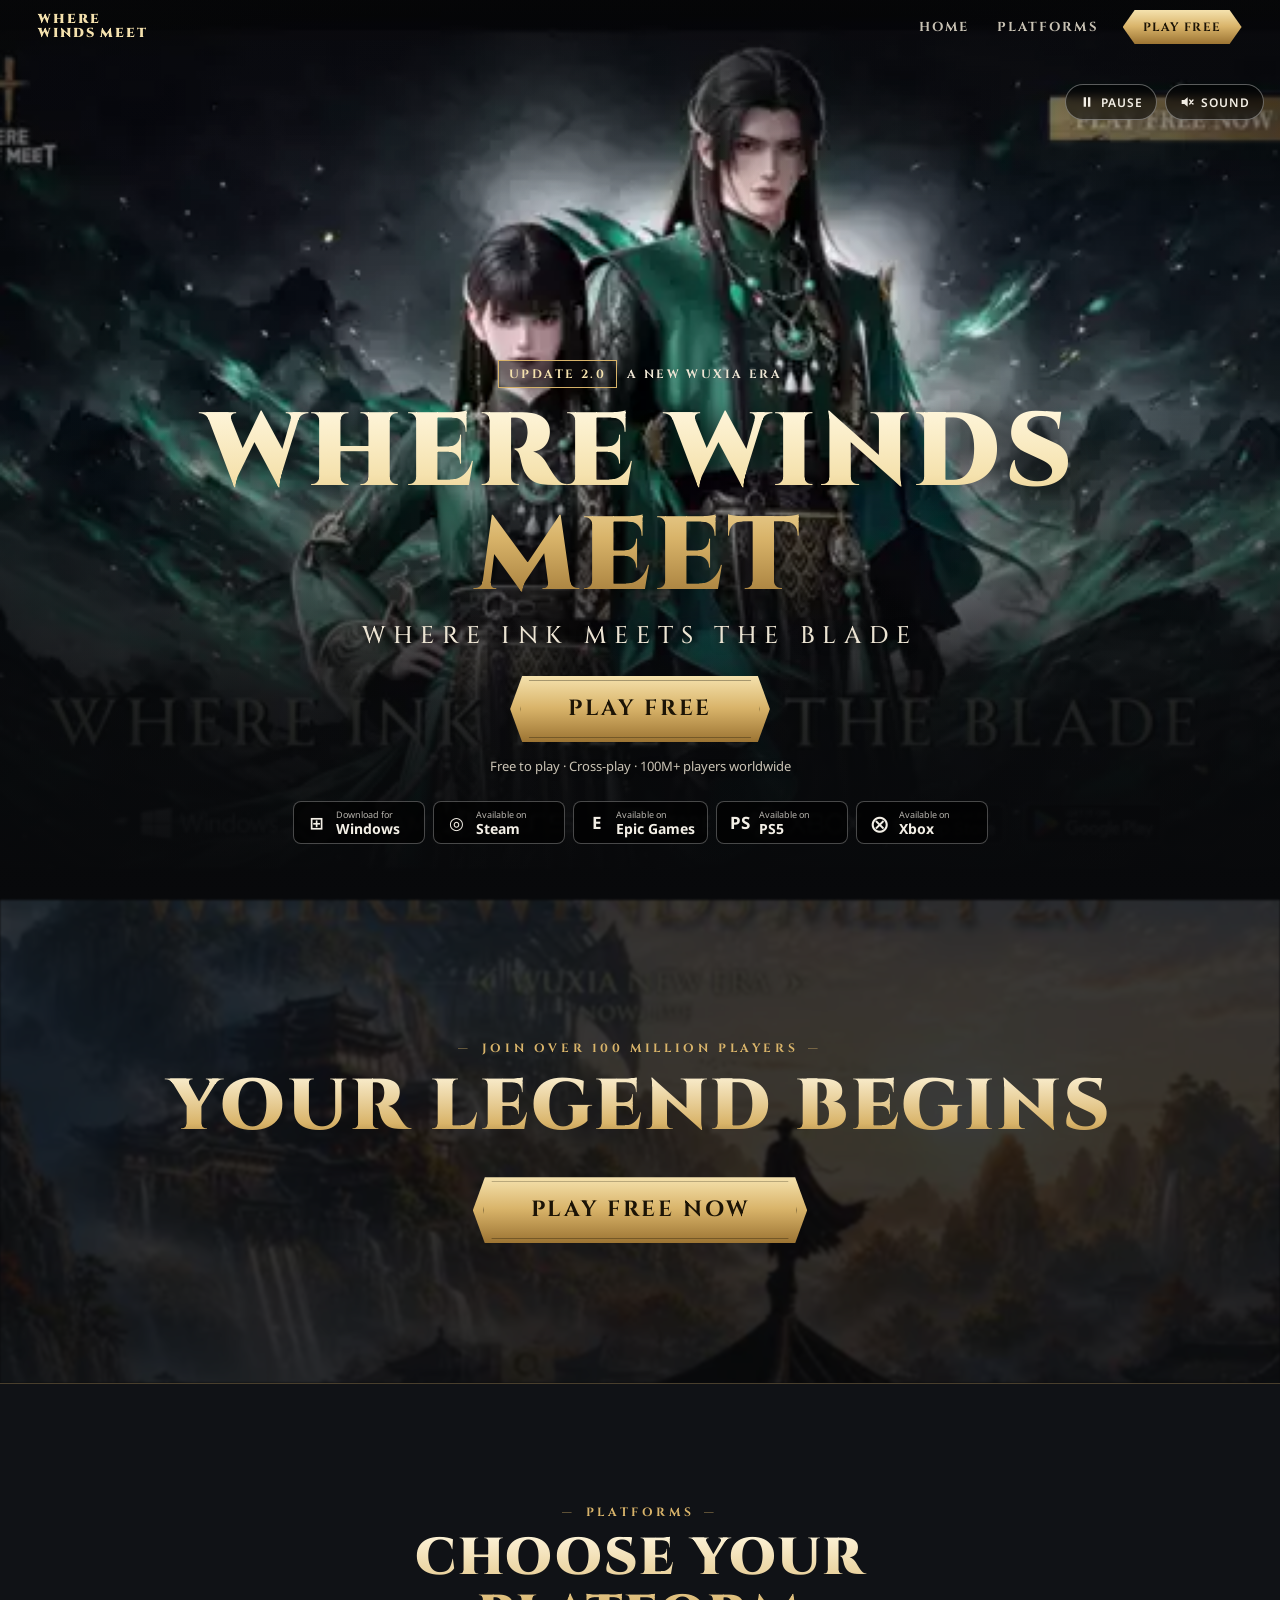
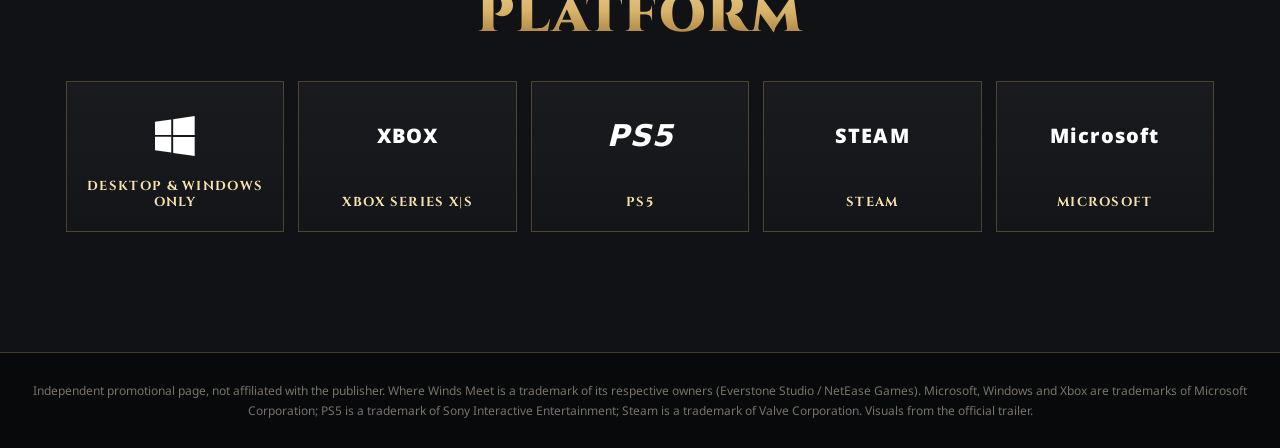
==== commit 69456e8d: "Simplify v3 prelander: video play/pause, platforms section, English only - Add Play/Pause button nex" ====
--- a/where-winds-meet-v3/index.html
+++ b/where-winds-meet-v3/index.html
@@ -3,63 +3,38 @@
 <head>
 <meta charset="utf-8">
 <meta name="viewport" content="width=device-width, initial-scale=1, viewport-fit=cover">
-<title>Where Winds Meet 2.0 – Free-to-Play Wuxia Action RPG | PC, Console, Mobile</title>
-<meta name="description" content="Where Winds Meet 2.0: the open-world wuxia action RPG, free to play on Windows, Steam, Epic, PS5, Xbox, iOS and Android. Explore the world, the combat and the trailer.">
+<title>Where Winds Meet 2.0 – Free-to-Play Wuxia Action RPG | PC, Xbox, PS5</title>
+<meta name="description" content="Where Winds Meet 2.0: the open-world wuxia action RPG, free to play on Windows, Steam, Microsoft Store, Xbox Series X|S and PS5. Watch the trailer and start your journey.">
 <meta name="robots" content="index, follow">
 <meta name="theme-color" content="#08090b">
-<link rel="alternate" hreflang="en" href="?lang=en">
-<link rel="alternate" hreflang="zh-Hans" href="?lang=zh">
-<link rel="alternate" hreflang="ja" href="?lang=ja">
-<link rel="alternate" hreflang="ko" href="?lang=ko">
-<link rel="alternate" hreflang="x-default" href="./">
 <meta property="og:type" content="website">
 <meta property="og:title" content="Where Winds Meet 2.0 – Where Ink Meets the Blade">
-<meta property="og:description" content="Open-world wuxia action RPG. Free to play on PC, console and mobile.">
+<meta property="og:description" content="Open-world wuxia action RPG. Free to play on PC, Xbox Series X|S and PS5.">
 <meta property="og:image" content="assets/poster.webp">
 <meta name="twitter:card" content="summary_large_image">
 <link rel="preconnect" href="https://fonts.googleapis.com">
 <link rel="preconnect" href="https://fonts.gstatic.com" crossorigin>
+<link rel="preconnect" href="https://gmedia.playstation.com">
 <link href="https://fonts.googleapis.com/css2?family=Cinzel:wght@500;700;900&family=Noto+Sans:wght@400;600;700&display=swap" rel="stylesheet">
 <link rel="preload" as="image" href="assets/poster.webp" fetchpriority="high">
 <link rel="stylesheet" href="style.css">
 <script type="application/ld+json">
-{"@context":"https://schema.org","@type":"VideoGame","name":"Where Winds Meet","genre":["Action RPG","Wuxia","Open World"],"gamePlatform":["PC","PlayStation 5","Xbox Series X|S","iOS","Android"],"offers":{"@type":"Offer","price":"0","priceCurrency":"USD"}}
+{"@context":"https://schema.org","@type":"VideoGame","name":"Where Winds Meet","genre":["Action RPG","Wuxia","Open World"],"gamePlatform":["PC","Xbox Series X|S","PlayStation 5"],"offers":{"@type":"Offer","price":"0","priceCurrency":"USD"}}
 </script>
 </head>
 <body>
 
 <!-- ============ NAVIGATION ============ -->
 <header class="nav" id="nav">
-  <a class="logo" href="#top" aria-label="Where Winds Meet">
-    <svg viewBox="0 0 40 40" aria-hidden="true"><path d="M8 6v28M20 4v32M32 6v28M4 14h32M6 26h28" stroke="currentColor" stroke-width="2.6" fill="none" stroke-linecap="round"/></svg>
-    <span>WHERE<br>WINDS MEET</span>
+  <a class="logo" href="#top" data-fallback>
+    <img src="https://gmedia.playstation.com/is/image/SIEPDC/where-winds-meet-logo-01-en-27aug25?$400px--t$" alt="Where Winds Meet" width="200" height="60" referrerpolicy="no-referrer" fetchpriority="high">
+    <span class="fb">WHERE<br>WINDS MEET</span>
   </a>
-  <nav class="menu" id="menu" aria-label="Main navigation">
-    <a href="#top" data-i18n="nav.home">Home</a>
-    <a href="#world" data-i18n="nav.world">World</a>
-    <a href="#combat" data-i18n="nav.combat">Combat</a>
-    <a href="#media" data-i18n="nav.media">Media</a>
-    <a href="#faq" data-i18n="nav.faq">FAQ</a>
+  <nav class="menu" aria-label="Main navigation">
+    <a href="#top">Home</a>
+    <a href="#platforms">Platforms</a>
   </nav>
-
-  <!-- Language selector -->
-  <div class="lang" id="lang">
-    <button class="lang-btn" id="lang-btn" type="button" aria-haspopup="listbox" aria-expanded="false" aria-controls="lang-list" data-i18n-aria="lang.label" aria-label="Language">
-      <svg viewBox="0 0 24 24" aria-hidden="true"><circle cx="12" cy="12" r="9.2" fill="none" stroke="currentColor" stroke-width="1.6"/><path d="M2.8 12h18.4M12 2.8c2.6 2.6 3.8 5.7 3.8 9.2s-1.2 6.6-3.8 9.2c-2.6-2.6-3.8-5.7-3.8-9.2S9.4 5.4 12 2.8z" fill="none" stroke="currentColor" stroke-width="1.6"/></svg>
-      <span class="lang-cur" id="lang-cur">English</span>
-      <span class="lang-code" id="lang-code">EN</span>
-      <svg class="caret" viewBox="0 0 12 12" aria-hidden="true"><path d="M2.5 4.5 6 8l3.5-3.5" fill="none" stroke="currentColor" stroke-width="1.6"/></svg>
-    </button>
-    <ul class="lang-list" id="lang-list" role="listbox" tabindex="-1" hidden>
-      <li role="option" data-lang="en" aria-selected="true" lang="en">English</li>
-      <li role="option" data-lang="zh" aria-selected="false" lang="zh-Hans">简体中文</li>
-      <li role="option" data-lang="ja" aria-selected="false" lang="ja">日本語</li>
-      <li role="option" data-lang="ko" aria-selected="false" lang="ko">한국어</li>
-    </ul>
-  </div>
-
-  <a class="btn btn-sm cta nav-cta" href="#" data-pos="nav" rel="nofollow noopener" data-i18n="cta.play">Play Free</a>
-  <button class="burger" id="burger" type="button" aria-label="Menu" aria-expanded="false" aria-controls="menu"><i></i><i></i><i></i></button>
+  <a class="btn btn-sm cta nav-cta" href="#" data-pos="nav" rel="nofollow noopener">Play Free</a>
 </header>
 
 <!-- ============ HERO ============ -->
@@ -69,152 +44,112 @@
   </video>
   <div class="hero-shade" aria-hidden="true"></div>
 
+  <div class="vctrl">
+    <button class="vbtn" id="play" type="button" aria-label="Pause video" aria-pressed="false">
+      <svg class="i-pause" viewBox="0 0 24 24" aria-hidden="true"><path d="M7 5h3.5v14H7zM13.5 5H17v14h-3.5z" fill="currentColor"/></svg>
+      <svg class="i-play" viewBox="0 0 24 24" aria-hidden="true"><path d="M7 4.5v15l12-7.5z" fill="currentColor"/></svg>
+      <span id="play-label">Pause</span>
+    </button>
+    <button class="vbtn" id="sound" type="button" aria-label="Turn sound on" aria-pressed="false">
+      <svg class="i-muted" viewBox="0 0 24 24" aria-hidden="true"><path d="M4 9h4l5-4v14l-5-4H4z" fill="currentColor"/><path d="M16 9l5 6M21 9l-5 6" stroke="currentColor" stroke-width="2" fill="none" stroke-linecap="round"/></svg>
+      <svg class="i-sound" viewBox="0 0 24 24" aria-hidden="true"><path d="M4 9h4l5-4v14l-5-4H4z" fill="currentColor"/><path d="M16 8.5a5 5 0 0 1 0 7M18.5 6a8.5 8.5 0 0 1 0 12" stroke="currentColor" stroke-width="2" fill="none" stroke-linecap="round"/></svg>
+      <span id="sound-label">Sound</span>
+    </button>
+  </div>
+
   <div class="hero-inner">
-    <p class="tag"><span data-i18n="hero.badge">Update 2.0</span> <em data-i18n="hero.era">A New Wuxia Era</em></p>
-    <h1 class="title">
-      <span class="title-main">Where Winds Meet</span>
-      <span class="title-sub" data-i18n="hero.sub">Where Ink Meets the Blade</span>
+    <p class="tag"><span>Update 2.0</span> A New Wuxia Era</p>
+    <h1 class="title" data-fallback>
+      <img class="title-logo" src="https://gmedia.playstation.com/is/image/SIEPDC/where-winds-meet-logo-01-en-27aug25?$400px--t$" alt="Where Winds Meet" width="400" height="120" referrerpolicy="no-referrer" fetchpriority="high">
+      <span class="title-main fb">Where Winds Meet</span>
+      <span class="title-sub">Where Ink Meets the Blade</span>
     </h1>
     <a class="btn btn-xl cta" href="#" data-pos="hero" rel="nofollow noopener" id="hero-cta">
-      <span class="btn-deco" aria-hidden="true"></span><span data-i18n="cta.play">Play Free</span>
+      <span class="btn-deco" aria-hidden="true"></span>Play Free
     </a>
-    <p class="hero-note" data-i18n="hero.note">Free to play · Cross-play · 100M+ players worldwide</p>
+    <p class="hero-note">Free to play · Cross-play · 100M+ players worldwide</p>
 
     <ul class="stores">
-      <li><a class="store cta" href="#" data-pos="store-windows" rel="nofollow noopener"><b>⊞</b><span><small data-i18n="store.dl">Download for</small>Windows</span></a></li>
-      <li><a class="store cta" href="#" data-pos="store-steam" rel="nofollow noopener"><b>◎</b><span><small data-i18n="store.on">Available on</small>Steam</span></a></li>
-      <li><a class="store cta" href="#" data-pos="store-epic" rel="nofollow noopener"><b>E</b><span><small data-i18n="store.on">Available on</small>Epic Games</span></a></li>
-      <li><a class="store cta" href="#" data-pos="store-ps5" rel="nofollow noopener"><b>PS</b><span><small data-i18n="store.on">Available on</small>PS5</span></a></li>
-      <li><a class="store cta" href="#" data-pos="store-xbox" rel="nofollow noopener"><b>⨂</b><span><small data-i18n="store.on">Available on</small>Xbox</span></a></li>
-      <li><a class="store cta" href="#" data-pos="store-ios" rel="nofollow noopener"><b>▣</b><span><small data-i18n="store.dl">Download for</small>App Store</span></a></li>
-      <li><a class="store cta" href="#" data-pos="store-android" rel="nofollow noopener"><b>▶</b><span><small data-i18n="store.on">Available on</small>Google Play</span></a></li>
+      <li><a class="store cta" href="#" data-pos="store-windows" rel="nofollow noopener"><b>⊞</b><span><small>Download for</small>Windows</span></a></li>
+      <li><a class="store cta" href="#" data-pos="store-steam" rel="nofollow noopener"><b>◎</b><span><small>Available on</small>Steam</span></a></li>
+      <li><a class="store cta" href="#" data-pos="store-epic" rel="nofollow noopener"><b>E</b><span><small>Available on</small>Epic Games</span></a></li>
+      <li><a class="store cta" href="#" data-pos="store-ps5" rel="nofollow noopener"><b>PS</b><span><small>Available on</small>PS5</span></a></li>
+      <li><a class="store cta" href="#" data-pos="store-xbox" rel="nofollow noopener"><b>⨂</b><span><small>Available on</small>Xbox</span></a></li>
     </ul>
   </div>
-
-  <button class="sound" id="sound" type="button" data-i18n-aria="sound.on" aria-label="Turn sound on"><span id="sound-ico">🔇</span> <span data-i18n="sound.label">Sound</span></button>
-  <a class="scroll" href="#world" data-i18n-aria="scroll" aria-label="Scroll down"><i></i></a>
 </section>
 
 <main>
-  <!-- ============ WORLD (carousel) ============ -->
-  <section class="sec univers" id="world">
-    <div class="wrap">
-      <header class="sec-head reveal">
-        <p class="eyebrow" data-i18n="world.eyebrow">The Jianghu</p>
-        <h2 class="h2" data-i18n="world.h2">A World of Legends</h2>
-        <p class="lead" data-i18n="world.lead">10th-century China. A divided empire, rival martial schools and a destiny waiting to be written: yours.</p>
-      </header>
-
-      <div class="slider reveal" id="slider">
-        <div class="tabs" role="tablist">
-          <button class="tab on" role="tab" aria-selected="true" data-i="0" type="button" data-i18n="tab.world">Open World</button>
-          <button class="tab" role="tab" aria-selected="false" data-i="1" type="button" data-i18n="tab.heroes">Heroes</button>
-          <button class="tab" role="tab" aria-selected="false" data-i="2" type="button" data-i18n="tab.combat">Combat</button>
-        </div>
-        <div class="slides">
-          <article class="slide on">
-            <img src="assets/monde.webp" data-i18n-alt="alt.world" alt="Open-world landscape in Where Winds Meet" width="480" height="270" loading="lazy" decoding="async">
-            <div class="slide-txt"><h3 data-i18n="s1.h">Vast Open World</h3><p data-i18n="s1.p">Misty mountains, imperial cities and forgotten temples: over 20 regions to explore on foot, on horseback or through the skies.</p></div>
-          </article>
-          <article class="slide">
-            <img src="assets/heros.webp" data-i18n-alt="alt.heroes" alt="Heroes in jade robes from Where Winds Meet" width="480" height="270" loading="lazy" decoding="async">
-            <div class="slide-txt"><h3 data-i18n="s2.h">Your Hero, Your Path</h3><p data-i18n="s2.p">Create your character, choose your martial school and build your reputation across the Jianghu.</p></div>
-          </article>
-          <article class="slide">
-            <img src="assets/combat.webp" data-i18n-alt="alt.combat" alt="Cinematic combat in Where Winds Meet" width="480" height="270" loading="lazy" decoding="async">
-            <div class="slide-txt"><h3 data-i18n="s3.h">Cinematic Martial Arts</h3><p data-i18n="s3.p">Parries, counters and legendary techniques: every duel plays out like a scene from a wuxia film.</p></div>
-          </article>
-        </div>
-      </div>
+  <!-- ============ BOTTOM CTA ============ -->
+  <section class="sec jouer" id="final" style="--bg:url(assets/monde.webp)">
+    <div class="wrap center reveal">
+      <p class="eyebrow">Join over 100 million players</p>
+      <h2 class="h2 big">Your Legend Begins</h2>
+      <a class="btn btn-xl cta" href="#" data-pos="final" rel="nofollow noopener"><span class="btn-deco" aria-hidden="true"></span>Play Free Now</a>
     </div>
   </section>
 
-  <!-- ============ COMBAT ============ -->
-  <section class="sec combat" id="combat" style="--bg:url(assets/combat.webp)">
+  <!-- ============ PLATFORMS ============ -->
+  <section class="sec platforms" id="platforms">
     <div class="wrap">
       <header class="sec-head reveal">
-        <p class="eyebrow" data-i18n="combat.eyebrow">Gameplay</p>
-        <h2 class="h2" data-i18n="combat.h2">Master the Blade</h2>
+        <p class="eyebrow">Platforms</p>
+        <h2 class="h2">Choose Your Platform</h2>
       </header>
-      <div class="feats">
-        <div class="feat reveal"><span class="num">01</span><h3 data-i18n="f1.h">Action Combat</h3><p data-i18n="f1.p">Dodges, perfect parries and devastating combos.</p></div>
-        <div class="feat reveal"><span class="num">02</span><h3 data-i18n="f2.h">Solo &amp; Co-op</h3><p data-i18n="f2.p">A full solo campaign plus adventures with friends.</p></div>
-        <div class="feat reveal"><span class="num">03</span><h3 data-i18n="f3.h">Cross-Play</h3><p data-i18n="f3.p">Your progress follows you across PC, console and mobile.</p></div>
-        <div class="feat reveal"><span class="num">04</span><h3 data-i18n="f4.h">100% Free</h3><p data-i18n="f4.p">No payment required to play, no pay-to-win.</p></div>
-      </div>
-      <div class="center reveal">
-        <a class="btn btn-lg cta" href="#" data-pos="combat" rel="nofollow noopener"><span class="btn-deco" aria-hidden="true"></span><span data-i18n="cta.start">Start Your Journey</span></a>
-      </div>
-    </div>
-  </section>
-
-  <!-- ============ MEDIA ============ -->
-  <section class="sec medias" id="media">
-    <div class="wrap">
-      <header class="sec-head reveal">
-        <p class="eyebrow" data-i18n="media.eyebrow">Media</p>
-        <h2 class="h2" data-i18n="media.h2">Official 2.0 Trailer</h2>
-      </header>
-      <button class="media reveal" type="button" id="open-trailer" data-i18n-aria="media.play" aria-label="Play the trailer with sound">
-        <img src="assets/poster.webp" alt="" width="640" height="360" loading="lazy" decoding="async">
-        <span class="play" aria-hidden="true"></span>
-      </button>
-      <div class="thumbs reveal">
-        <img src="assets/combat.webp" data-i18n-alt="alt.combat" alt="Cinematic combat in Where Winds Meet" width="480" height="270" loading="lazy" decoding="async">
-        <img src="assets/heros.webp" data-i18n-alt="alt.heroes" alt="Heroes in jade robes from Where Winds Meet" width="480" height="270" loading="lazy" decoding="async">
-        <img src="assets/monde.webp" data-i18n-alt="alt.world" alt="Open-world landscape in Where Winds Meet" width="480" height="270" loading="lazy" decoding="async">
-      </div>
-    </div>
-  </section>
-
-  <!-- ============ FAQ ============ -->
-  <section class="sec faq" id="faq">
-    <div class="wrap">
-      <header class="sec-head reveal">
-        <p class="eyebrow" data-i18n="faq.eyebrow">FAQ</p>
-        <h2 class="h2" data-i18n="faq.h2">Frequently Asked Questions</h2>
-      </header>
-      <div class="faq-list reveal">
-        <details open><summary data-i18n="q1">Is Where Winds Meet really free?</summary><p data-i18n="a1">Yes. The game is free to play. Optional purchases are cosmetic and are not required to progress.</p></details>
-        <details><summary data-i18n="q2">Which platforms can I play on?</summary><p data-i18n="a2">Windows PC (Steam, Epic Games Store), PlayStation 5, Xbox, iOS and Android.</p></details>
-        <details><summary data-i18n="q3">Can I play with friends on other devices?</summary><p data-i18n="a3">Yes. Cross-play lets you team up with friends on PC, console and mobile, and your progress carries over between devices.</p></details>
-        <details><summary data-i18n="q4">Is it single-player or multiplayer?</summary><p data-i18n="a4">Both. Enjoy a full story campaign solo, or explore and fight alongside other players in co-op.</p></details>
-        <details><summary data-i18n="q5">What's new in Update 2.0?</summary><p data-i18n="a5">Update 2.0 opens a new wuxia era with fresh content to explore. Watch the trailer above for a first look.</p></details>
-        <details><summary data-i18n="q6">How do I start playing?</summary><p data-i18n="a6">Tap “Play Free”, install the game on your device and begin your journey in minutes.</p></details>
-      </div>
-      <div class="center reveal faq-cta">
-        <a class="btn btn-lg cta" href="#" data-pos="faq" rel="nofollow noopener"><span class="btn-deco" aria-hidden="true"></span><span data-i18n="cta.play">Play Free</span></a>
-      </div>
-    </div>
-  </section>
-
-  <!-- ============ PLAY ============ -->
-  <section class="sec jouer" id="play" style="--bg:url(assets/monde.webp)">
-    <div class="wrap center reveal">
-      <p class="eyebrow" data-i18n="final.eyebrow">Join over 100 million players</p>
-      <h2 class="h2 big" data-i18n="final.h2">Your Legend Begins</h2>
-      <a class="btn btn-xl cta" href="#" data-pos="final" rel="nofollow noopener"><span class="btn-deco" aria-hidden="true"></span><span data-i18n="cta.playNow">Play Free Now</span></a>
-      <p class="plats">Windows · Steam · Epic Games · PS5 · Xbox · iOS · Android</p>
+      <ul class="plat-grid reveal">
+        <li>
+          <a class="plat cta" href="#" data-pos="plat-windows" rel="nofollow noopener">
+            <span class="plat-logo">
+              <svg class="win" viewBox="0 0 88 88" aria-hidden="true"><path fill="currentColor" d="M0 12.4 35.7 7.5v34.5H0zM40 6.9 87.3 0v41.6H40zM0 45.7h35.7v34.6L0 75.4zM40 46.2h47.3V88L40 81.2z"/></svg>
+            </span>
+            <span class="plat-name">Desktop &amp; Windows Only</span>
+          </a>
+        </li>
+        <li>
+          <a class="plat cta" href="#" data-pos="plat-xbox" rel="nofollow noopener">
+            <span class="plat-logo" data-fallback>
+              <img class="mono" src="https://uhf.microsoft.com/images/xbox/RW8TP2.png" alt="Xbox" loading="lazy" referrerpolicy="no-referrer">
+              <span class="fb">XBOX</span>
+            </span>
+            <span class="plat-name">Xbox Series X|S</span>
+          </a>
+        </li>
+        <li>
+          <a class="plat cta" href="#" data-pos="plat-ps5" rel="nofollow noopener">
+            <span class="plat-logo"><span class="ps5">PS5</span></span>
+            <span class="plat-name">PS5</span>
+          </a>
+        </li>
+        <li>
+          <a class="plat cta" href="#" data-pos="plat-steam" rel="nofollow noopener">
+            <span class="plat-logo" data-fallback>
+              <img src="https://store.fastly.steamstatic.com/public/shared/images/header/logo_steam.svg?t=962016" alt="Steam" loading="lazy" referrerpolicy="no-referrer">
+              <span class="fb">STEAM</span>
+            </span>
+            <span class="plat-name">Steam</span>
+          </a>
+        </li>
+        <li>
+          <a class="plat cta" href="#" data-pos="plat-microsoft" rel="nofollow noopener">
+            <span class="plat-logo" data-fallback>
+              <img class="mono" src="https://uhf.microsoft.com/images/microsoft/RE1Mu3b.png" alt="Microsoft" loading="lazy" referrerpolicy="no-referrer">
+              <span class="fb">Microsoft</span>
+            </span>
+            <span class="plat-name">Microsoft</span>
+          </a>
+        </li>
+      </ul>
     </div>
   </section>
 </main>
 
 <footer class="foot">
-  <p data-i18n="footer">Independent promotional page, not affiliated with the publisher. Where Winds Meet is a trademark of its respective owners (Everstone Studio / NetEase Games). Visuals from the official trailer.</p>
+  <p>Independent promotional page, not affiliated with the publisher. Where Winds Meet is a trademark of its respective owners (Everstone Studio / NetEase Games). Microsoft, Windows and Xbox are trademarks of Microsoft Corporation; PS5 is a trademark of Sony Interactive Entertainment; Steam is a trademark of Valve Corporation. Visuals from the official trailer.</p>
 </footer>
 
 <!-- Sticky mobile CTA -->
 <div class="sticky" id="sticky">
-  <a class="btn cta" href="#" data-pos="sticky" rel="nofollow noopener" data-i18n="cta.play">Play Free</a>
-</div>
-
-<!-- Trailer modal -->
-<div class="modal" id="modal" role="dialog" aria-modal="true" aria-label="Trailer" hidden>
-  <button class="x" id="close" type="button" data-i18n-aria="close" aria-label="Close">×</button>
-  <video id="trailer" controls playsinline preload="none" poster="assets/poster.webp">
-    <source src="assets/trailer.mp4" type="video/mp4">
-  </video>
-  <a class="btn cta" href="#" data-pos="modal" rel="nofollow noopener" data-i18n="cta.play">Play Free</a>
+  <a class="btn cta" href="#" data-pos="sticky" rel="nofollow noopener">Play Free</a>
 </div>
 
 <script src="main.js" defer></script>
--- a/where-winds-meet-v3/style.css
+++ b/where-winds-meet-v3/style.css
@@ -1,6 +1,6 @@
 :root{
   --ink:#08090b;--ink-2:#101216;--paper:#ece4d3;--text:#f3efe6;--muted:#a9a397;
-  --gold:#d9b46a;--gold-hi:#f5e2ae;--gold-lo:#9c7433;--jade:#4fd1a5;--line:rgba(217,180,106,.28);
+  --gold:#d9b46a;--gold-hi:#f5e2ae;--gold-lo:#9c7433;--line:rgba(217,180,106,.28);
   --serif:"Cinzel",Georgia,"Times New Roman",serif;--sans:"Noto Sans",system-ui,-apple-system,"Segoe UI",Roboto,Arial,sans-serif;
 }
 *{box-sizing:border-box;margin:0;padding:0}
@@ -9,11 +9,17 @@
 a{color:inherit;text-decoration:none}
 img,video{display:block;max-width:100%}
 button{font:inherit;color:inherit}
+ul{list-style:none}
 .wrap{max-width:1180px;margin:0 auto;padding:0 16px}
 .center{text-align:center}
 
-/* ---------- Boutons (style « plaque dorée ») ---------- */
-.btn{position:relative;display:inline-flex;align-items:center;justify-content:center;gap:10px;
+/* Remote logo fallback: text shows only if the image fails to load */
+[data-fallback] .fb{display:none}
+[data-fallback].broken img{display:none}
+[data-fallback].broken .fb{display:block}
+
+/* ---------- Buttons (gold plate) ---------- */
+.btn{position:relative;display:inline-flex;align-items:center;justify-content:center;gap:10px;white-space:nowrap;
   font:700 16px/1 var(--serif);letter-spacing:.12em;text-transform:uppercase;color:#1c1406;
   padding:16px 34px;border:0;cursor:pointer;
   background:linear-gradient(180deg,var(--gold-hi) 0%,var(--gold) 48%,var(--gold-lo) 100%);
@@ -22,7 +28,6 @@
 .btn:hover{filter:brightness(1.12)}
 .btn:active{transform:scale(.98)}
 .btn-sm{padding:11px 20px;font-size:12px}
-.btn-lg{padding:18px 44px;font-size:17px}
 .btn-xl{padding:22px 58px;font-size:clamp(17px,4.4vw,22px);animation:glow 2.4s ease-in-out infinite}
 @keyframes glow{0%,100%{filter:drop-shadow(0 0 0 rgba(245,226,174,0))}50%{filter:drop-shadow(0 0 18px rgba(245,226,174,.7))}}
 .btn-deco{position:absolute;inset:4px 10px;border:1px solid rgba(28,20,6,.35);
@@ -30,17 +35,15 @@
 
 /* ---------- Navigation ---------- */
 .nav{position:fixed;inset:0 0 auto;z-index:40;display:flex;align-items:center;gap:24px;
-  padding:12px clamp(16px,3vw,40px);transition:background .3s,backdrop-filter .3s}
+  padding:10px clamp(16px,3vw,40px);transition:background .3s,backdrop-filter .3s}
 .nav.solid{background:rgba(8,9,11,.9);backdrop-filter:blur(10px);border-bottom:1px solid var(--line)}
-.logo{display:flex;align-items:center;gap:10px;font:900 13px/1.05 var(--serif);letter-spacing:.14em;color:var(--gold-hi)}
-.logo svg{width:34px;height:34px;color:var(--gold)}
+.logo img{height:44px;width:auto}
+.logo .fb{font:900 13px/1.05 var(--serif);letter-spacing:.14em;color:var(--gold-hi)}
 .menu{display:flex;gap:28px;margin-left:auto}
 .menu a{font:700 13px var(--serif);letter-spacing:.16em;text-transform:uppercase;color:var(--paper);opacity:.85;position:relative;padding:6px 0}
 .menu a::after{content:"";position:absolute;left:50%;right:50%;bottom:0;height:1px;background:var(--gold);transition:left .25s,right .25s}
 .menu a:hover{opacity:1;color:var(--gold-hi)}
 .menu a:hover::after{left:0;right:0}
-.burger{display:none;background:none;border:0;width:40px;height:40px;cursor:pointer;flex-direction:column;justify-content:center;gap:6px;padding:8px}
-.burger i{display:block;height:2px;background:var(--gold-hi)}
 
 /* ---------- Hero ---------- */
 .hero{position:relative;min-height:100svh;display:flex;align-items:flex-end;justify-content:center;overflow:hidden;
@@ -49,17 +52,19 @@
 .hero-shade{position:absolute;inset:0;background:
   radial-gradient(ellipse at 50% 45%,transparent 30%,rgba(8,9,11,.55) 100%),
   linear-gradient(180deg,rgba(8,9,11,.55) 0%,transparent 22%,transparent 45%,rgba(8,9,11,.85) 78%,var(--ink) 100%)}
-.hero-inner{position:relative;z-index:2;width:100%;max-width:1100px;padding:0 16px 64px;text-align:center}
+.hero-inner{position:relative;z-index:2;width:100%;max-width:1100px;padding:0 16px 56px;text-align:center}
 .tag{display:inline-flex;align-items:center;gap:10px;font:700 12px var(--serif);letter-spacing:.2em;text-transform:uppercase;color:var(--paper);margin-bottom:14px}
 .tag span{padding:5px 10px;border:1px solid var(--gold);color:var(--gold-hi);background:rgba(8,9,11,.5)}
-.title{display:flex;flex-direction:column;align-items:center;margin-bottom:26px}
+.title{display:flex;flex-direction:column;align-items:center;margin-bottom:24px}
+.title-logo{width:min(440px,78vw);height:auto;filter:drop-shadow(0 6px 22px rgba(0,0,0,.8))}
 .title-main{font:900 clamp(38px,9.5vw,104px)/1 var(--serif);letter-spacing:.04em;text-transform:uppercase;
   background:linear-gradient(180deg,#fff7df 0%,var(--gold-hi) 35%,var(--gold) 65%,var(--gold-lo) 100%);
   -webkit-background-clip:text;background-clip:text;color:transparent;filter:drop-shadow(0 4px 18px rgba(0,0,0,.75))}
+.title.broken .title-main{display:block}
 .title-sub{margin-top:10px;font:500 clamp(14px,3.4vw,24px) var(--serif);letter-spacing:.32em;text-transform:uppercase;color:var(--paper);text-shadow:0 2px 10px #000}
 .hero-note{margin-top:14px;font-size:13px;color:var(--paper);opacity:.85;text-shadow:0 1px 6px #000}
 
-.stores{list-style:none;display:flex;flex-wrap:wrap;justify-content:center;gap:8px;margin-top:26px}
+.stores{display:flex;flex-wrap:wrap;justify-content:center;gap:8px;margin-top:24px}
 .store{display:flex;align-items:center;gap:8px;min-width:132px;padding:7px 12px;border-radius:8px;
   background:rgba(0,0,0,.72);border:1px solid rgba(255,255,255,.28);transition:border-color .2s,background .2s}
 .store:hover{border-color:var(--gold);background:rgba(20,16,8,.85)}
@@ -67,164 +72,77 @@
 .store span{display:flex;flex-direction:column;text-align:left;font:700 14px/1.1 var(--sans)}
 .store small{font:400 9px/1.3 var(--sans);opacity:.75}
 
-.sound{position:absolute;z-index:3;right:16px;top:84px;display:flex;align-items:center;gap:6px;padding:7px 12px;border-radius:999px;
-  border:1px solid rgba(255,255,255,.35);background:rgba(0,0,0,.5);cursor:pointer;font-size:12px;letter-spacing:.08em;text-transform:uppercase}
-.scroll{position:absolute;z-index:3;left:50%;bottom:14px;width:22px;height:34px;margin-left:-11px;border:1px solid rgba(236,228,211,.6);border-radius:12px}
-.scroll i{position:absolute;left:50%;top:7px;width:2px;height:7px;margin-left:-1px;background:var(--gold-hi);animation:wheel 1.8s infinite}
-@keyframes wheel{0%{opacity:0;transform:translateY(0)}30%{opacity:1}100%{opacity:0;transform:translateY(11px)}}
+/* Video controls */
+.vctrl{position:absolute;z-index:3;right:16px;top:84px;display:flex;gap:8px}
+.vbtn{display:flex;align-items:center;gap:6px;height:36px;padding:0 13px;border-radius:999px;cursor:pointer;
+  border:1px solid rgba(255,255,255,.35);background:rgba(0,0,0,.55);backdrop-filter:blur(4px);
+  font:600 12px var(--sans);letter-spacing:.08em;text-transform:uppercase;transition:border-color .2s,color .2s}
+.vbtn:hover,.vbtn:focus-visible{border-color:var(--gold);color:var(--gold-hi);outline:0}
+.vbtn svg{width:16px;height:16px}
+#play .i-play,#play[aria-pressed="true"] .i-pause{display:none}
+#play[aria-pressed="true"] .i-play{display:block}
+#sound .i-sound,#sound[aria-pressed="true"] .i-muted{display:none}
+#sound[aria-pressed="true"] .i-sound{display:block}
 
 /* ---------- Sections ---------- */
 .sec{position:relative;padding:clamp(64px,10vw,120px) 0}
-.sec-head{text-align:center;max-width:720px;margin:0 auto 40px}
+.sec-head{text-align:center;max-width:720px;margin:0 auto 36px}
 .eyebrow{font:700 12px var(--serif);letter-spacing:.3em;text-transform:uppercase;color:var(--gold)}
 .eyebrow::before,.eyebrow::after{content:"—";margin:0 10px;opacity:.6}
 .h2{font:900 clamp(28px,5.5vw,52px)/1.1 var(--serif);letter-spacing:.04em;text-transform:uppercase;margin-top:10px;
   background:linear-gradient(180deg,#fff7df,var(--gold) 70%,var(--gold-lo));-webkit-background-clip:text;background-clip:text;color:transparent}
 .h2.big{font-size:clamp(32px,7vw,72px);margin:12px 0 30px}
-.lead{margin-top:14px;color:var(--muted);font-size:clamp(15px,2vw,18px)}
 
-/* Univers : fond « papier encré » */
-.univers{background:
-  radial-gradient(ellipse at 20% 0%,rgba(79,209,165,.08),transparent 55%),
-  radial-gradient(ellipse at 90% 100%,rgba(217,180,106,.08),transparent 55%),var(--ink-2)}
-.tabs{display:flex;justify-content:center;gap:4px;margin-bottom:22px;border-bottom:1px solid var(--line)}
-.tab{background:none;border:0;cursor:pointer;padding:12px 16px;font:700 13px var(--serif);letter-spacing:.14em;text-transform:uppercase;color:var(--muted);position:relative}
-.tab.on{color:var(--gold-hi)}
-.tab.on::after{content:"";position:absolute;left:0;right:0;bottom:-1px;height:2px;background:var(--gold)}
-.slides{position:relative}
-.slide{display:none;grid-template-columns:1.4fr 1fr;gap:36px;align-items:center}
-.slide.on{display:grid;animation:fade .5s ease}
-@keyframes fade{from{opacity:0;transform:translateY(8px)}to{opacity:1;transform:none}}
-.slide img{width:100%;aspect-ratio:16/9;object-fit:cover;border:1px solid var(--line);box-shadow:0 30px 60px rgba(0,0,0,.55)}
-.slide h3{font:700 clamp(22px,3vw,32px) var(--serif);color:var(--gold-hi);margin-bottom:12px}
-.slide p{color:var(--muted);font-size:17px}
+/* Bottom CTA */
+.jouer{background:var(--ink);padding:clamp(80px,12vw,140px) 0}
+.jouer::before{content:"";position:absolute;inset:0;background:var(--bg) center/cover;opacity:.2;filter:blur(1px)}
+.jouer .wrap{position:relative}
 
-/* Combat */
-.combat,.jouer{background:var(--ink)}
-.combat::before,.jouer::before{content:"";position:absolute;inset:0;background:var(--bg) center/cover;opacity:.18;filter:blur(1px)}
-.combat .wrap,.jouer .wrap{position:relative}
-.feats{display:grid;grid-template-columns:repeat(4,1fr);gap:16px;margin-bottom:40px}
-.feat{padding:26px 20px;border:1px solid var(--line);background:linear-gradient(180deg,rgba(16,18,22,.9),rgba(8,9,11,.9))}
-.feat .num{font:900 30px var(--serif);color:transparent;-webkit-text-stroke:1px var(--gold)}
-.feat h3{font:700 18px var(--serif);color:var(--gold-hi);margin:8px 0 6px;letter-spacing:.04em}
-.feat p{color:var(--muted);font-size:15px}
-
-/* Médias */
-.medias{background:var(--ink-2)}
-.media{position:relative;display:block;width:100%;max-width:960px;margin:0 auto;border:1px solid var(--line);cursor:pointer;background:none;padding:0;overflow:hidden}
-.media img{width:100%;aspect-ratio:16/9;object-fit:cover;transition:transform .5s}
-.media:hover img{transform:scale(1.03)}
-.play{position:absolute;inset:0;margin:auto;width:84px;height:84px;border-radius:50%;border:2px solid var(--gold-hi);background:rgba(8,9,11,.55)}
-.play::after{content:"";position:absolute;left:34px;top:26px;border-style:solid;border-width:16px 0 16px 26px;border-color:transparent transparent transparent var(--gold-hi)}
-.thumbs{display:grid;grid-template-columns:repeat(3,1fr);gap:10px;max-width:960px;margin:10px auto 0}
-.thumbs img{width:100%;aspect-ratio:16/9;object-fit:cover;border:1px solid var(--line)}
-
-/* Jouer */
-.jouer{padding:clamp(80px,12vw,150px) 0}
-.plats{margin-top:22px;color:var(--muted);font-size:14px;letter-spacing:.06em}
+/* Platforms */
+.platforms{background:var(--ink-2);border-top:1px solid var(--line)}
+.plat-grid{display:grid;grid-template-columns:repeat(5,1fr);gap:14px}
+.plat{display:flex;flex-direction:column;align-items:center;justify-content:space-between;gap:14px;height:100%;
+  padding:26px 14px 20px;text-align:center;border:1px solid var(--line);
+  background:linear-gradient(180deg,rgba(255,255,255,.04),rgba(255,255,255,.01));transition:border-color .2s,transform .2s,background .2s}
+.plat:hover,.plat:focus-visible{border-color:var(--gold);transform:translateY(-3px);background:rgba(217,180,106,.07);outline:0}
+.plat-logo{display:flex;align-items:center;justify-content:center;height:56px;width:100%;color:#fff}
+.plat-logo img{max-height:40px;max-width:150px;width:auto;height:auto;object-fit:contain}
+.plat-logo img.mono{filter:brightness(0) invert(1)}
+.plat-logo .fb{font:900 20px var(--sans);letter-spacing:.06em}
+.plat-logo .win{width:40px;height:40px;color:#fff}
+.ps5{font:900 italic 30px/1 var(--sans);letter-spacing:.02em}
+.plat-name{font:700 13px/1.3 var(--serif);letter-spacing:.1em;text-transform:uppercase;color:var(--gold-hi)}
 
 .foot{padding:28px 16px;text-align:center;font-size:12px;color:#77726a;border-top:1px solid var(--line)}
 
-
-/* ---------- Language selector ---------- */
-.lang{position:relative;margin-left:8px}
-.lang-btn{display:flex;align-items:center;gap:7px;height:38px;padding:0 12px;border-radius:6px;cursor:pointer;
-  background:rgba(8,9,11,.55);border:1px solid var(--line);color:var(--paper);font:600 13px var(--sans);transition:border-color .2s,background .2s}
-.lang-btn:hover,.lang-btn[aria-expanded="true"]{border-color:var(--gold);background:rgba(20,16,8,.85)}
-.lang-btn svg{width:17px;height:17px;flex:none;color:var(--gold)}
-.lang-btn .caret{width:11px;height:11px;color:var(--paper);transition:transform .2s}
-.lang-btn[aria-expanded="true"] .caret{transform:rotate(180deg)}
-.lang-code{display:none;font-weight:700;letter-spacing:.06em}
-.lang-list{position:absolute;right:0;top:calc(100% + 8px);min-width:170px;list-style:none;padding:6px;border-radius:8px;
-  background:rgba(12,13,16,.98);border:1px solid var(--line);box-shadow:0 18px 40px rgba(0,0,0,.6);z-index:70;animation:drop .16s ease}
-@keyframes drop{from{opacity:0;transform:translateY(-6px)}to{opacity:1;transform:none}}
-.lang-list li{display:flex;align-items:center;justify-content:space-between;gap:12px;padding:10px 12px;border-radius:5px;cursor:pointer;
-  font:500 14px var(--sans);color:var(--paper);outline:0}
-.lang-list li:hover,.lang-list li:focus,.lang-list li.focus{background:rgba(217,180,106,.12);color:var(--gold-hi)}
-.lang-list li[aria-selected="true"]{color:var(--gold-hi);font-weight:700}
-.lang-list li[aria-selected="true"]::after{content:"✓";color:var(--gold)}
-.nav .menu{margin-left:auto}
-
-/* ---------- FAQ ---------- */
-.faq{background:var(--ink-2)}
-.faq-list{max-width:820px;margin:0 auto;border-top:1px solid var(--line)}
-.faq details{border-bottom:1px solid var(--line)}
-.faq summary{list-style:none;cursor:pointer;display:flex;justify-content:space-between;align-items:center;gap:16px;padding:20px 4px;
-  font:700 clamp(16px,2.2vw,19px)/1.35 var(--serif);color:var(--paper)}
-.faq summary::-webkit-details-marker{display:none}
-.faq summary::after{content:"+";flex:none;font:400 26px/1 var(--sans);color:var(--gold);transition:transform .2s}
-.faq details[open] summary{color:var(--gold-hi)}
-.faq details[open] summary::after{transform:rotate(45deg)}
-.faq details p{padding:0 4px 20px;color:var(--muted)}
-.faq-cta{margin-top:36px}
-.tag em{font-style:normal}
-
-/* ---------- CJK typography ---------- */
-html:lang(zh-Hans){--serif:"Cinzel","Noto Serif SC","Source Han Serif SC","Songti SC","STSong",serif;--sans:"Noto Sans SC","PingFang SC","Microsoft YaHei",system-ui,sans-serif}
-html:lang(ja){--serif:"Cinzel","Noto Serif JP","Hiragino Mincho ProN","Yu Mincho",serif;--sans:"Noto Sans JP","Hiragino Sans","Yu Gothic",Meiryo,system-ui,sans-serif}
-html:lang(ko){--serif:"Cinzel","Noto Serif KR","Nanum Myeongjo","AppleMyungjo",serif;--sans:"Noto Sans KR","Apple SD Gothic Neo","Malgun Gothic",system-ui,sans-serif}
-html:is(:lang(zh-Hans),:lang(ja),:lang(ko)) :is(.title-sub,.tag,.eyebrow,.menu a,.tab,.btn,.h2){letter-spacing:.08em}
-html:is(:lang(zh-Hans),:lang(ja),:lang(ko)) .title-sub{letter-spacing:.2em}
-html:is(:lang(zh-Hans),:lang(ja),:lang(ko)) body{line-height:1.75}
-html:lang(ko) body{word-break:keep-all}
-
-/* Sticky mobile */
+/* Sticky mobile CTA */
 .sticky{display:none}
 
-/* Modal */
-.modal{position:fixed;inset:0;z-index:60;display:flex;flex-direction:column;align-items:center;justify-content:center;gap:18px;padding:16px;background:rgba(0,0,0,.92)}
-.modal[hidden]{display:none}
-.modal video{width:min(1100px,100%);max-height:75vh;border:1px solid var(--line)}
-.x{position:absolute;top:10px;right:16px;background:none;border:0;font-size:38px;cursor:pointer;color:#fff}
-
-/* Apparition */
+/* Reveal */
 .reveal{opacity:0;transform:translateY(22px);transition:opacity .7s,transform .7s}
 .reveal.in{opacity:1;transform:none}
 
 /* ---------- Responsive ---------- */
 @media(max-width:900px){
-  .feats{grid-template-columns:repeat(2,1fr)}
-  .slide{grid-template-columns:1fr;gap:18px}
+  .plat-grid{grid-template-columns:repeat(3,1fr)}
 }
 @media(max-width:760px){
   body{padding-bottom:76px}
-  .menu{position:fixed;inset:64px 0 auto;flex-direction:column;gap:0;margin:0;background:rgba(8,9,11,.97);border-bottom:1px solid var(--line);
-    transform:translateY(-120%);transition:transform .3s;z-index:-1}
-  .menu.open{transform:none}
-  .menu a{padding:16px 20px;border-top:1px solid rgba(255,255,255,.06)}
-  .nav{gap:10px}
-  .nav .btn-sm{margin-left:auto;padding:10px 14px;font-size:11px}
-  .burger{display:flex}
-  .lang{margin-left:auto}
-  .lang-cur{display:none}
-  .lang-code{display:inline}
-  .lang-btn{padding:0 9px;height:36px}
-  .nav .btn-sm{margin-left:0}
-  .hero-inner{padding-bottom:58px}
-  .btn-xl{width:100%;max-width:420px;padding:20px 20px}
+  .menu{display:none}
+  .nav{justify-content:space-between;padding:8px 12px}
+  .logo img{height:36px}
+  .hero-inner{padding-bottom:40px}
+  .btn-xl{width:100%;max-width:420px;padding:20px}
   .stores{display:grid;grid-template-columns:repeat(2,1fr);max-width:420px;margin:22px auto 0}
   .store{min-width:0}
   .stores li:last-child{grid-column:span 2}
-  .sound{top:76px;right:12px}
-  .scroll{display:none}
-  .tab{padding:12px 10px;font-size:12px;letter-spacing:.08em}
-  .feats{grid-template-columns:1fr}
+  .vctrl{top:64px;right:12px}
+  .vbtn{height:34px;padding:0 11px}
+  .plat-grid{grid-template-columns:repeat(2,1fr);gap:10px}
+  .plat-grid li:first-child{grid-column:span 2}
   .sticky{display:block;position:fixed;left:0;right:0;bottom:0;z-index:50;padding:10px 16px calc(10px + env(safe-area-inset-bottom));
     background:rgba(8,9,11,.94);backdrop-filter:blur(10px);border-top:1px solid var(--line);transform:translateY(110%);transition:transform .3s}
   .sticky.show{transform:none}
   .sticky .btn{width:100%;padding:17px;font-size:16px}
 }
 @media(prefers-reduced-motion:reduce){*,*::before,*::after{animation:none!important;transition:none!important}.reveal{opacity:1;transform:none}html{scroll-behavior:auto}}
-@media(max-width:760px){
-  .logo{white-space:nowrap;font-size:11px}
-  .logo svg{width:28px;height:28px}
-  .tag{flex-direction:column;gap:6px;font-size:11px}
-}
-.lang-btn,.nav-cta{white-space:nowrap}
-@media(max-width:400px){
-  .logo span{font-size:10px}
-  .nav{gap:8px;padding-left:12px;padding-right:12px}
-  .nav .btn-sm{padding:10px 12px;letter-spacing:.06em}
-}
-.burger,.lang{flex:none}
-@media(max-width:379px){.logo span{display:none}}
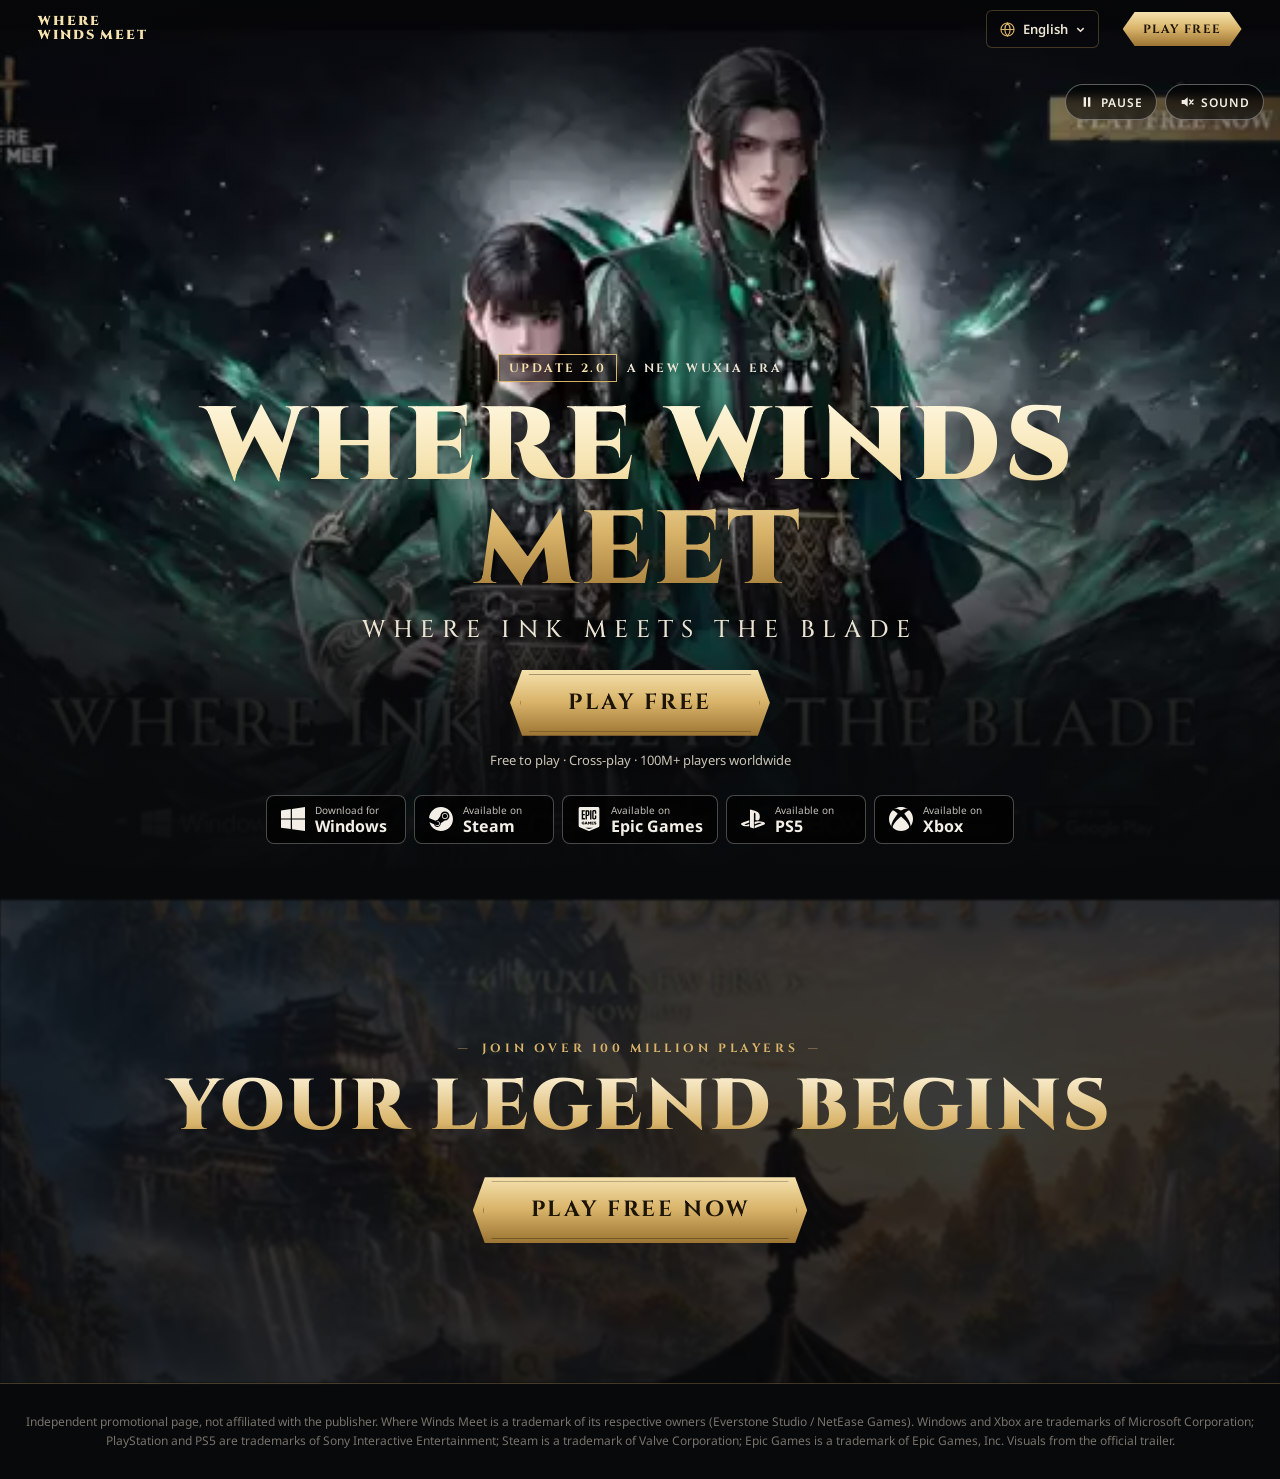
==== commit 70ca9fe5: "Real store logos, restore language selector, remove Platforms section - Store buttons (Windows, Stea" ====
--- a/where-winds-meet-v3/index.html
+++ b/where-winds-meet-v3/index.html
@@ -4,12 +4,17 @@
 <meta charset="utf-8">
 <meta name="viewport" content="width=device-width, initial-scale=1, viewport-fit=cover">
 <title>Where Winds Meet 2.0 – Free-to-Play Wuxia Action RPG | PC, Xbox, PS5</title>
-<meta name="description" content="Where Winds Meet 2.0: the open-world wuxia action RPG, free to play on Windows, Steam, Microsoft Store, Xbox Series X|S and PS5. Watch the trailer and start your journey.">
+<meta name="description" content="Where Winds Meet 2.0: the open-world wuxia action RPG, free to play on Windows, Steam, Epic Games, PS5 and Xbox. Watch the trailer and start your journey.">
 <meta name="robots" content="index, follow">
 <meta name="theme-color" content="#08090b">
+<link rel="alternate" hreflang="en" href="?lang=en">
+<link rel="alternate" hreflang="zh-Hans" href="?lang=zh">
+<link rel="alternate" hreflang="ja" href="?lang=ja">
+<link rel="alternate" hreflang="ko" href="?lang=ko">
+<link rel="alternate" hreflang="x-default" href="./">
 <meta property="og:type" content="website">
 <meta property="og:title" content="Where Winds Meet 2.0 – Where Ink Meets the Blade">
-<meta property="og:description" content="Open-world wuxia action RPG. Free to play on PC, Xbox Series X|S and PS5.">
+<meta property="og:description" content="Open-world wuxia action RPG. Free to play on PC, Xbox and PS5.">
 <meta property="og:image" content="assets/poster.webp">
 <meta name="twitter:card" content="summary_large_image">
 <link rel="preconnect" href="https://fonts.googleapis.com">
@@ -30,11 +35,24 @@
     <img src="https://gmedia.playstation.com/is/image/SIEPDC/where-winds-meet-logo-01-en-27aug25?$400px--t$" alt="Where Winds Meet" width="200" height="60" referrerpolicy="no-referrer" fetchpriority="high">
     <span class="fb">WHERE<br>WINDS MEET</span>
   </a>
-  <nav class="menu" aria-label="Main navigation">
-    <a href="#top">Home</a>
-    <a href="#platforms">Platforms</a>
-  </nav>
-  <a class="btn btn-sm cta nav-cta" href="#" data-pos="nav" rel="nofollow noopener">Play Free</a>
+
+  <!-- Language selector -->
+  <div class="lang" id="lang">
+    <button class="lang-btn" id="lang-btn" type="button" aria-haspopup="listbox" aria-expanded="false" aria-controls="lang-list" data-i18n-aria="lang.label" aria-label="Language">
+      <svg viewBox="0 0 24 24" aria-hidden="true"><circle cx="12" cy="12" r="9.2" fill="none" stroke="currentColor" stroke-width="1.6"/><path d="M2.8 12h18.4M12 2.8c2.6 2.6 3.8 5.7 3.8 9.2s-1.2 6.6-3.8 9.2c-2.6-2.6-3.8-5.7-3.8-9.2S9.4 5.4 12 2.8z" fill="none" stroke="currentColor" stroke-width="1.6"/></svg>
+      <span class="lang-cur" id="lang-cur">English</span>
+      <span class="lang-code" id="lang-code">EN</span>
+      <svg class="caret" viewBox="0 0 12 12" aria-hidden="true"><path d="M2.5 4.5 6 8l3.5-3.5" fill="none" stroke="currentColor" stroke-width="1.6"/></svg>
+    </button>
+    <ul class="lang-list" id="lang-list" role="listbox" tabindex="-1" hidden>
+      <li role="option" data-lang="en" aria-selected="true" lang="en">English</li>
+      <li role="option" data-lang="zh" aria-selected="false" lang="zh-Hans">简体中文</li>
+      <li role="option" data-lang="ja" aria-selected="false" lang="ja">日本語</li>
+      <li role="option" data-lang="ko" aria-selected="false" lang="ko">한국어</li>
+    </ul>
+  </div>
+
+  <a class="btn btn-sm cta nav-cta" href="#" data-pos="nav" rel="nofollow noopener" data-i18n="cta.play">Play Free</a>
 </header>
 
 <!-- ============ HERO ============ -->
@@ -58,23 +76,23 @@
   </div>
 
   <div class="hero-inner">
-    <p class="tag"><span>Update 2.0</span> A New Wuxia Era</p>
+    <p class="tag"><span data-i18n="hero.badge">Update 2.0</span> <em data-i18n="hero.era">A New Wuxia Era</em></p>
     <h1 class="title" data-fallback>
       <img class="title-logo" src="https://gmedia.playstation.com/is/image/SIEPDC/where-winds-meet-logo-01-en-27aug25?$400px--t$" alt="Where Winds Meet" width="400" height="120" referrerpolicy="no-referrer" fetchpriority="high">
       <span class="title-main fb">Where Winds Meet</span>
-      <span class="title-sub">Where Ink Meets the Blade</span>
+      <span class="title-sub" data-i18n="hero.sub">Where Ink Meets the Blade</span>
     </h1>
     <a class="btn btn-xl cta" href="#" data-pos="hero" rel="nofollow noopener" id="hero-cta">
-      <span class="btn-deco" aria-hidden="true"></span>Play Free
+      <span class="btn-deco" aria-hidden="true"></span><span data-i18n="cta.play">Play Free</span>
     </a>
-    <p class="hero-note">Free to play · Cross-play · 100M+ players worldwide</p>
+    <p class="hero-note" data-i18n="hero.note">Free to play · Cross-play · 100M+ players worldwide</p>
 
     <ul class="stores">
-      <li><a class="store cta" href="#" data-pos="store-windows" rel="nofollow noopener"><b>⊞</b><span><small>Download for</small>Windows</span></a></li>
-      <li><a class="store cta" href="#" data-pos="store-steam" rel="nofollow noopener"><b>◎</b><span><small>Available on</small>Steam</span></a></li>
-      <li><a class="store cta" href="#" data-pos="store-epic" rel="nofollow noopener"><b>E</b><span><small>Available on</small>Epic Games</span></a></li>
-      <li><a class="store cta" href="#" data-pos="store-ps5" rel="nofollow noopener"><b>PS</b><span><small>Available on</small>PS5</span></a></li>
-      <li><a class="store cta" href="#" data-pos="store-xbox" rel="nofollow noopener"><b>⨂</b><span><small>Available on</small>Xbox</span></a></li>
+      <li><a class="store cta" href="#" data-pos="store-windows" rel="nofollow noopener"><svg viewBox="0 0 24 24" aria-hidden="true"><path fill="currentColor" d="M0 3.449L9.75 2.1v9.451H0m10.949-9.602L24 0v11.4H10.949M0 12.6h9.75v9.451L0 20.699M10.949 12.6H24V24l-12.9-1.801"/></svg><span><small data-i18n="store.dl">Download for</small>Windows</span></a></li>
+      <li><a class="store cta" href="#" data-pos="store-steam" rel="nofollow noopener"><svg viewBox="0 0 24 24" aria-hidden="true"><path fill="currentColor" d="M11.979 0C5.678 0 .511 4.86.022 11.037l6.432 2.658c.545-.371 1.203-.59 1.912-.59.063 0 .125.004.188.006l2.861-4.142V8.91c0-2.495 2.028-4.524 4.524-4.524 2.494 0 4.524 2.031 4.524 4.527s-2.03 4.525-4.524 4.525h-.105l-4.076 2.911c0 .052.004.105.004.159 0 1.875-1.515 3.396-3.39 3.396-1.635 0-3.016-1.173-3.331-2.727L.436 15.27C1.862 20.307 6.486 24 11.979 24c6.627 0 11.999-5.373 11.999-12S18.605 0 11.979 0zM7.54 18.21l-1.473-.61c.262.543.714.999 1.314 1.25 1.297.539 2.793-.076 3.332-1.375.263-.63.264-1.319.005-1.949s-.75-1.121-1.377-1.383c-.624-.26-1.29-.249-1.878-.03l1.523.63c.956.4 1.409 1.5 1.009 2.455-.397.957-1.497 1.41-2.454 1.012H7.54zm11.415-9.303c0-1.662-1.353-3.015-3.015-3.015-1.665 0-3.015 1.353-3.015 3.015 0 1.665 1.35 3.015 3.015 3.015 1.663 0 3.015-1.35 3.015-3.015zm-5.273-.005c0-1.252 1.013-2.266 2.265-2.266 1.249 0 2.266 1.014 2.266 2.266 0 1.251-1.017 2.265-2.266 2.265-1.253 0-2.265-1.014-2.265-2.265z"/></svg><span><small data-i18n="store.on">Available on</small>Steam</span></a></li>
+      <li><a class="store cta" href="#" data-pos="store-epic" rel="nofollow noopener"><svg viewBox="0 0 24 24" aria-hidden="true"><path fill="currentColor" d="M3.537 0C2.165 0 1.66.506 1.66 1.879V18.44a4.262 4.262 0 00.02.433c.031.3.037.59.316.92.027.033.311.245.311.245.153.075.258.13.43.2l8.335 3.491c.433.199.614.276.928.27h.002c.314.006.495-.071.928-.27l8.335-3.492c.172-.07.277-.124.43-.2 0 0 .284-.211.311-.243.28-.33.285-.621.316-.92a4.261 4.261 0 00.02-.434V1.879c0-1.373-.506-1.88-1.878-1.88zm13.366 3.11h.68c1.138 0 1.688.553 1.688 1.696v1.88h-1.374v-1.8c0-.369-.17-.54-.523-.54h-.235c-.367 0-.537.17-.537.539v5.81c0 .369.17.54.537.54h.262c.353 0 .523-.171.523-.54V8.619h1.373v2.143c0 1.144-.562 1.71-1.7 1.71h-.694c-1.138 0-1.7-.566-1.7-1.71V4.82c0-1.144.562-1.709 1.7-1.709zm-12.186.08h3.114v1.274H6.117v2.603h1.648v1.275H6.117v2.774h1.74v1.275h-3.14zm3.816 0h2.198c1.138 0 1.7.564 1.7 1.708v2.445c0 1.144-.562 1.71-1.7 1.71h-.799v3.338h-1.4zm4.53 0h1.4v9.201h-1.4zm-3.13 1.235v3.392h.575c.354 0 .523-.171.523-.54V4.965c0-.368-.17-.54-.523-.54zm-3.74 10.147a1.708 1.708 0 01.591.108 1.745 1.745 0 01.49.299l-.452.546a1.247 1.247 0 00-.308-.195.91.91 0 00-.363-.068.658.658 0 00-.28.06.703.703 0 00-.224.163.783.783 0 00-.151.243.799.799 0 00-.056.299v.008a.852.852 0 00.056.31.7.7 0 00.157.245.736.736 0 00.238.16.774.774 0 00.303.058.79.79 0 00.445-.116v-.339h-.548v-.565H7.37v1.255a2.019 2.019 0 01-.524.307 1.789 1.789 0 01-.683.123 1.642 1.642 0 01-.602-.107 1.46 1.46 0 01-.478-.3 1.371 1.371 0 01-.318-.455 1.438 1.438 0 01-.115-.58v-.008a1.426 1.426 0 01.113-.57 1.449 1.449 0 01.312-.46 1.418 1.418 0 01.474-.309 1.58 1.58 0 01.598-.111 1.708 1.708 0 01.045 0zm11.963.008a2.006 2.006 0 01.612.094 1.61 1.61 0 01.507.277l-.386.546a1.562 1.562 0 00-.39-.205 1.178 1.178 0 00-.388-.07.347.347 0 00-.208.052.154.154 0 00-.07.127v.008a.158.158 0 00.022.084.198.198 0 00.076.066.831.831 0 00.147.06c.062.02.14.04.236.061a3.389 3.389 0 01.43.122 1.292 1.292 0 01.328.17.678.678 0 01.207.24.739.739 0 01.071.337v.008a.865.865 0 01-.081.382.82.82 0 01-.229.285 1.032 1.032 0 01-.353.18 1.606 1.606 0 01-.46.061 2.16 2.16 0 01-.71-.116 1.718 1.718 0 01-.593-.346l.43-.514c.277.223.578.335.9.335a.457.457 0 00.236-.05.157.157 0 00.082-.142v-.008a.15.15 0 00-.02-.077.204.204 0 00-.073-.066.753.753 0 00-.143-.062 2.45 2.45 0 00-.233-.062 5.036 5.036 0 01-.413-.113 1.26 1.26 0 01-.331-.16.72.72 0 01-.222-.243.73.73 0 01-.082-.36v-.008a.863.863 0 01.074-.359.794.794 0 01.214-.283 1.007 1.007 0 01.34-.185 1.423 1.423 0 01.448-.066 2.006 2.006 0 01.025 0zm-9.358.025h.742l1.183 2.81h-.825l-.203-.499H8.623l-.198.498h-.81zm2.197.02h.814l.663 1.08.663-1.08h.814v2.79h-.766v-1.602l-.711 1.091h-.016l-.707-1.083v1.593h-.754zm3.469 0h2.235v.658h-1.473v.422h1.334v.61h-1.334v.442h1.493v.658h-2.255zm-5.3.897l-.315.793h.624zm-1.145 5.19h8.014l-4.09 1.348z"/></svg><span><small data-i18n="store.on">Available on</small>Epic Games</span></a></li>
+      <li><a class="store cta" href="#" data-pos="store-ps5" rel="nofollow noopener"><svg viewBox="0 0 24 24" aria-hidden="true"><path fill="currentColor" d="M8.984 2.596v17.547l3.915 1.261V6.688c0-.69.304-1.151.794-.991.636.18.76.814.76 1.505v5.875c2.441 1.193 4.362-.002 4.362-3.152 0-3.237-1.126-4.675-4.438-5.827-1.307-.448-3.728-1.186-5.39-1.502zm4.656 16.241l6.296-2.275c.715-.258.826-.625.246-.818-.586-.192-1.637-.139-2.357.123l-4.205 1.5V14.98l.24-.085s1.201-.42 2.913-.615c1.696-.18 3.785.03 5.437.661 1.848.601 2.04 1.472 1.576 2.072-.465.6-1.622 1.036-1.622 1.036l-8.544 3.107V18.86zM1.807 18.6c-1.9-.545-2.214-1.668-1.352-2.32.801-.586 2.16-1.052 2.16-1.052l5.615-2.013v2.313L4.205 17c-.705.271-.825.632-.239.826.586.195 1.637.15 2.343-.12L8.247 17v2.074c-.12.03-.256.044-.39.073-1.939.331-3.996.196-6.038-.479z"/></svg><span><small data-i18n="store.on">Available on</small>PS5</span></a></li>
+      <li><a class="store cta" href="#" data-pos="store-xbox" rel="nofollow noopener"><svg viewBox="0 0 24 24" aria-hidden="true"><path fill="currentColor" d="M4.102 21.033C6.211 22.881 8.977 24 12 24c3.026 0 5.789-1.119 7.902-2.967 1.877-1.912-4.316-8.709-7.902-11.417-3.582 2.708-9.779 9.505-7.898 11.417zm11.16-14.406c2.5 2.961 7.484 10.313 6.076 12.912C23.002 17.48 24 14.861 24 12.004c0-3.34-1.365-6.362-3.57-8.536 0 0-.027-.022-.082-.042-.063-.022-.152-.045-.281-.045-.592 0-1.985.434-4.805 3.246zM3.654 3.426c-.057.02-.082.041-.086.042C1.365 5.642 0 8.664 0 12.004c0 2.854.998 5.473 2.661 7.533-1.401-2.605 3.579-9.951 6.08-12.91-2.82-2.813-4.216-3.245-4.806-3.245-.131 0-.223.021-.281.046v-.002zM12 3.551S9.055 1.828 6.755 1.746c-.903-.033-1.454.295-1.521.339C7.379.646 9.659 0 11.984 0H12c2.334 0 4.605.646 6.766 2.085-.068-.046-.615-.372-1.52-.339C14.946 1.828 12 3.545 12 3.545v.006z"/></svg><span><small data-i18n="store.on">Available on</small>Xbox</span></a></li>
     </ul>
   </div>
 </section>
@@ -83,73 +101,20 @@
   <!-- ============ BOTTOM CTA ============ -->
   <section class="sec jouer" id="final" style="--bg:url(assets/monde.webp)">
     <div class="wrap center reveal">
-      <p class="eyebrow">Join over 100 million players</p>
-      <h2 class="h2 big">Your Legend Begins</h2>
-      <a class="btn btn-xl cta" href="#" data-pos="final" rel="nofollow noopener"><span class="btn-deco" aria-hidden="true"></span>Play Free Now</a>
-    </div>
-  </section>
-
-  <!-- ============ PLATFORMS ============ -->
-  <section class="sec platforms" id="platforms">
-    <div class="wrap">
-      <header class="sec-head reveal">
-        <p class="eyebrow">Platforms</p>
-        <h2 class="h2">Choose Your Platform</h2>
-      </header>
-      <ul class="plat-grid reveal">
-        <li>
-          <a class="plat cta" href="#" data-pos="plat-windows" rel="nofollow noopener">
-            <span class="plat-logo">
-              <svg class="win" viewBox="0 0 88 88" aria-hidden="true"><path fill="currentColor" d="M0 12.4 35.7 7.5v34.5H0zM40 6.9 87.3 0v41.6H40zM0 45.7h35.7v34.6L0 75.4zM40 46.2h47.3V88L40 81.2z"/></svg>
-            </span>
-            <span class="plat-name">Desktop &amp; Windows Only</span>
-          </a>
-        </li>
-        <li>
-          <a class="plat cta" href="#" data-pos="plat-xbox" rel="nofollow noopener">
-            <span class="plat-logo" data-fallback>
-              <img class="mono" src="https://uhf.microsoft.com/images/xbox/RW8TP2.png" alt="Xbox" loading="lazy" referrerpolicy="no-referrer">
-              <span class="fb">XBOX</span>
-            </span>
-            <span class="plat-name">Xbox Series X|S</span>
-          </a>
-        </li>
-        <li>
-          <a class="plat cta" href="#" data-pos="plat-ps5" rel="nofollow noopener">
-            <span class="plat-logo"><span class="ps5">PS5</span></span>
-            <span class="plat-name">PS5</span>
-          </a>
-        </li>
-        <li>
-          <a class="plat cta" href="#" data-pos="plat-steam" rel="nofollow noopener">
-            <span class="plat-logo" data-fallback>
-              <img src="https://store.fastly.steamstatic.com/public/shared/images/header/logo_steam.svg?t=962016" alt="Steam" loading="lazy" referrerpolicy="no-referrer">
-              <span class="fb">STEAM</span>
-            </span>
-            <span class="plat-name">Steam</span>
-          </a>
-        </li>
-        <li>
-          <a class="plat cta" href="#" data-pos="plat-microsoft" rel="nofollow noopener">
-            <span class="plat-logo" data-fallback>
-              <img class="mono" src="https://uhf.microsoft.com/images/microsoft/RE1Mu3b.png" alt="Microsoft" loading="lazy" referrerpolicy="no-referrer">
-              <span class="fb">Microsoft</span>
-            </span>
-            <span class="plat-name">Microsoft</span>
-          </a>
-        </li>
-      </ul>
+      <p class="eyebrow" data-i18n="final.eyebrow">Join over 100 million players</p>
+      <h2 class="h2 big" data-i18n="final.h2">Your Legend Begins</h2>
+      <a class="btn btn-xl cta" href="#" data-pos="final" rel="nofollow noopener"><span class="btn-deco" aria-hidden="true"></span><span data-i18n="cta.playNow">Play Free Now</span></a>
     </div>
   </section>
 </main>
 
 <footer class="foot">
-  <p>Independent promotional page, not affiliated with the publisher. Where Winds Meet is a trademark of its respective owners (Everstone Studio / NetEase Games). Microsoft, Windows and Xbox are trademarks of Microsoft Corporation; PS5 is a trademark of Sony Interactive Entertainment; Steam is a trademark of Valve Corporation. Visuals from the official trailer.</p>
+  <p data-i18n="footer">Independent promotional page, not affiliated with the publisher. Where Winds Meet is a trademark of its respective owners (Everstone Studio / NetEase Games). Windows and Xbox are trademarks of Microsoft Corporation; PlayStation and PS5 are trademarks of Sony Interactive Entertainment; Steam is a trademark of Valve Corporation; Epic Games is a trademark of Epic Games, Inc. Visuals from the official trailer.</p>
 </footer>
 
 <!-- Sticky mobile CTA -->
 <div class="sticky" id="sticky">
-  <a class="btn cta" href="#" data-pos="sticky" rel="nofollow noopener">Play Free</a>
+  <a class="btn cta" href="#" data-pos="sticky" rel="nofollow noopener" data-i18n="cta.play">Play Free</a>
 </div>
 
 <script src="main.js" defer></script>
--- a/where-winds-meet-v3/style.css
+++ b/where-winds-meet-v3/style.css
@@ -37,13 +37,37 @@
 .nav{position:fixed;inset:0 0 auto;z-index:40;display:flex;align-items:center;gap:24px;
   padding:10px clamp(16px,3vw,40px);transition:background .3s,backdrop-filter .3s}
 .nav.solid{background:rgba(8,9,11,.9);backdrop-filter:blur(10px);border-bottom:1px solid var(--line)}
+.logo{margin-right:auto}
 .logo img{height:44px;width:auto}
 .logo .fb{font:900 13px/1.05 var(--serif);letter-spacing:.14em;color:var(--gold-hi)}
-.menu{display:flex;gap:28px;margin-left:auto}
-.menu a{font:700 13px var(--serif);letter-spacing:.16em;text-transform:uppercase;color:var(--paper);opacity:.85;position:relative;padding:6px 0}
-.menu a::after{content:"";position:absolute;left:50%;right:50%;bottom:0;height:1px;background:var(--gold);transition:left .25s,right .25s}
-.menu a:hover{opacity:1;color:var(--gold-hi)}
-.menu a:hover::after{left:0;right:0}
+
+/* ---------- Language selector ---------- */
+.lang{position:relative;flex:none}
+.lang-btn{display:flex;align-items:center;gap:7px;height:38px;padding:0 12px;border-radius:6px;cursor:pointer;white-space:nowrap;
+  background:rgba(8,9,11,.55);border:1px solid var(--line);color:var(--paper);font:600 13px var(--sans);transition:border-color .2s,background .2s}
+.lang-btn:hover,.lang-btn[aria-expanded="true"]{border-color:var(--gold);background:rgba(20,16,8,.85)}
+.lang-btn svg{width:17px;height:17px;flex:none;color:var(--gold)}
+.lang-btn .caret{width:11px;height:11px;color:var(--paper);transition:transform .2s}
+.lang-btn[aria-expanded="true"] .caret{transform:rotate(180deg)}
+.lang-code{display:none;font-weight:700;letter-spacing:.06em}
+.lang-list{position:absolute;right:0;top:calc(100% + 8px);min-width:170px;padding:6px;border-radius:8px;
+  background:rgba(12,13,16,.98);border:1px solid var(--line);box-shadow:0 18px 40px rgba(0,0,0,.6);z-index:70;animation:drop .16s ease}
+@keyframes drop{from{opacity:0;transform:translateY(-6px)}to{opacity:1;transform:none}}
+.lang-list li{display:flex;align-items:center;justify-content:space-between;gap:12px;padding:10px 12px;border-radius:5px;cursor:pointer;
+  font:500 14px var(--sans);color:var(--paper);outline:0}
+.lang-list li:hover,.lang-list li:focus{background:rgba(217,180,106,.12);color:var(--gold-hi)}
+.lang-list li[aria-selected="true"]{color:var(--gold-hi);font-weight:700}
+.lang-list li[aria-selected="true"]::after{content:"✓";color:var(--gold)}
+.tag em{font-style:normal}
+
+/* ---------- CJK typography ---------- */
+html:lang(zh-Hans){--serif:"Cinzel","Noto Serif SC","Source Han Serif SC","Songti SC","STSong",serif;--sans:"Noto Sans SC","PingFang SC","Microsoft YaHei",system-ui,sans-serif}
+html:lang(ja){--serif:"Cinzel","Noto Serif JP","Hiragino Mincho ProN","Yu Mincho",serif;--sans:"Noto Sans JP","Hiragino Sans","Yu Gothic",Meiryo,system-ui,sans-serif}
+html:lang(ko){--serif:"Cinzel","Noto Serif KR","Nanum Myeongjo","AppleMyungjo",serif;--sans:"Noto Sans KR","Apple SD Gothic Neo","Malgun Gothic",system-ui,sans-serif}
+html:is(:lang(zh-Hans),:lang(ja),:lang(ko)) :is(.title-sub,.tag,.eyebrow,.btn,.h2){letter-spacing:.08em}
+html:is(:lang(zh-Hans),:lang(ja),:lang(ko)) .title-sub{letter-spacing:.2em}
+html:is(:lang(zh-Hans),:lang(ja),:lang(ko)) body{line-height:1.75}
+html:lang(ko) body{word-break:keep-all}
 
 /* ---------- Hero ---------- */
 .hero{position:relative;min-height:100svh;display:flex;align-items:flex-end;justify-content:center;overflow:hidden;
@@ -65,12 +89,12 @@
 .hero-note{margin-top:14px;font-size:13px;color:var(--paper);opacity:.85;text-shadow:0 1px 6px #000}
 
 .stores{display:flex;flex-wrap:wrap;justify-content:center;gap:8px;margin-top:24px}
-.store{display:flex;align-items:center;gap:8px;min-width:132px;padding:7px 12px;border-radius:8px;
+.store{display:flex;align-items:center;gap:10px;min-width:140px;padding:8px 14px;border-radius:8px;
   background:rgba(0,0,0,.72);border:1px solid rgba(255,255,255,.28);transition:border-color .2s,background .2s}
 .store:hover{border-color:var(--gold);background:rgba(20,16,8,.85)}
-.store b{width:22px;text-align:center;font-size:17px}
-.store span{display:flex;flex-direction:column;text-align:left;font:700 14px/1.1 var(--sans)}
-.store small{font:400 9px/1.3 var(--sans);opacity:.75}
+.store svg{width:24px;height:24px;flex:none}
+.store span{display:flex;flex-direction:column;text-align:left;font:700 16px/1.15 var(--sans)}
+.store small{font:400 10px/1.3 var(--sans);opacity:.8}
 
 /* Video controls */
 .vctrl{position:absolute;z-index:3;right:16px;top:84px;display:flex;gap:8px}
@@ -98,20 +122,6 @@
 .jouer::before{content:"";position:absolute;inset:0;background:var(--bg) center/cover;opacity:.2;filter:blur(1px)}
 .jouer .wrap{position:relative}
 
-/* Platforms */
-.platforms{background:var(--ink-2);border-top:1px solid var(--line)}
-.plat-grid{display:grid;grid-template-columns:repeat(5,1fr);gap:14px}
-.plat{display:flex;flex-direction:column;align-items:center;justify-content:space-between;gap:14px;height:100%;
-  padding:26px 14px 20px;text-align:center;border:1px solid var(--line);
-  background:linear-gradient(180deg,rgba(255,255,255,.04),rgba(255,255,255,.01));transition:border-color .2s,transform .2s,background .2s}
-.plat:hover,.plat:focus-visible{border-color:var(--gold);transform:translateY(-3px);background:rgba(217,180,106,.07);outline:0}
-.plat-logo{display:flex;align-items:center;justify-content:center;height:56px;width:100%;color:#fff}
-.plat-logo img{max-height:40px;max-width:150px;width:auto;height:auto;object-fit:contain}
-.plat-logo img.mono{filter:brightness(0) invert(1)}
-.plat-logo .fb{font:900 20px var(--sans);letter-spacing:.06em}
-.plat-logo .win{width:40px;height:40px;color:#fff}
-.ps5{font:900 italic 30px/1 var(--sans);letter-spacing:.02em}
-.plat-name{font:700 13px/1.3 var(--serif);letter-spacing:.1em;text-transform:uppercase;color:var(--gold-hi)}
 
 .foot{padding:28px 16px;text-align:center;font-size:12px;color:#77726a;border-top:1px solid var(--line)}
 
@@ -123,13 +133,13 @@
 .reveal.in{opacity:1;transform:none}
 
 /* ---------- Responsive ---------- */
-@media(max-width:900px){
-  .plat-grid{grid-template-columns:repeat(3,1fr)}
-}
 @media(max-width:760px){
   body{padding-bottom:76px}
-  .menu{display:none}
-  .nav{justify-content:space-between;padding:8px 12px}
+  .nav{gap:8px;padding:8px 12px}
+  .lang-cur{display:none}
+  .lang-code{display:inline}
+  .lang-btn{padding:0 9px;height:36px}
+  .nav .btn-sm{padding:10px 12px;letter-spacing:.06em}
   .logo img{height:36px}
   .hero-inner{padding-bottom:40px}
   .btn-xl{width:100%;max-width:420px;padding:20px}
@@ -138,8 +148,6 @@
   .stores li:last-child{grid-column:span 2}
   .vctrl{top:64px;right:12px}
   .vbtn{height:34px;padding:0 11px}
-  .plat-grid{grid-template-columns:repeat(2,1fr);gap:10px}
-  .plat-grid li:first-child{grid-column:span 2}
   .sticky{display:block;position:fixed;left:0;right:0;bottom:0;z-index:50;padding:10px 16px calc(10px + env(safe-area-inset-bottom));
     background:rgba(8,9,11,.94);backdrop-filter:blur(10px);border-top:1px solid var(--line);transform:translateY(110%);transition:transform .3s}
   .sticky.show{transform:none}
